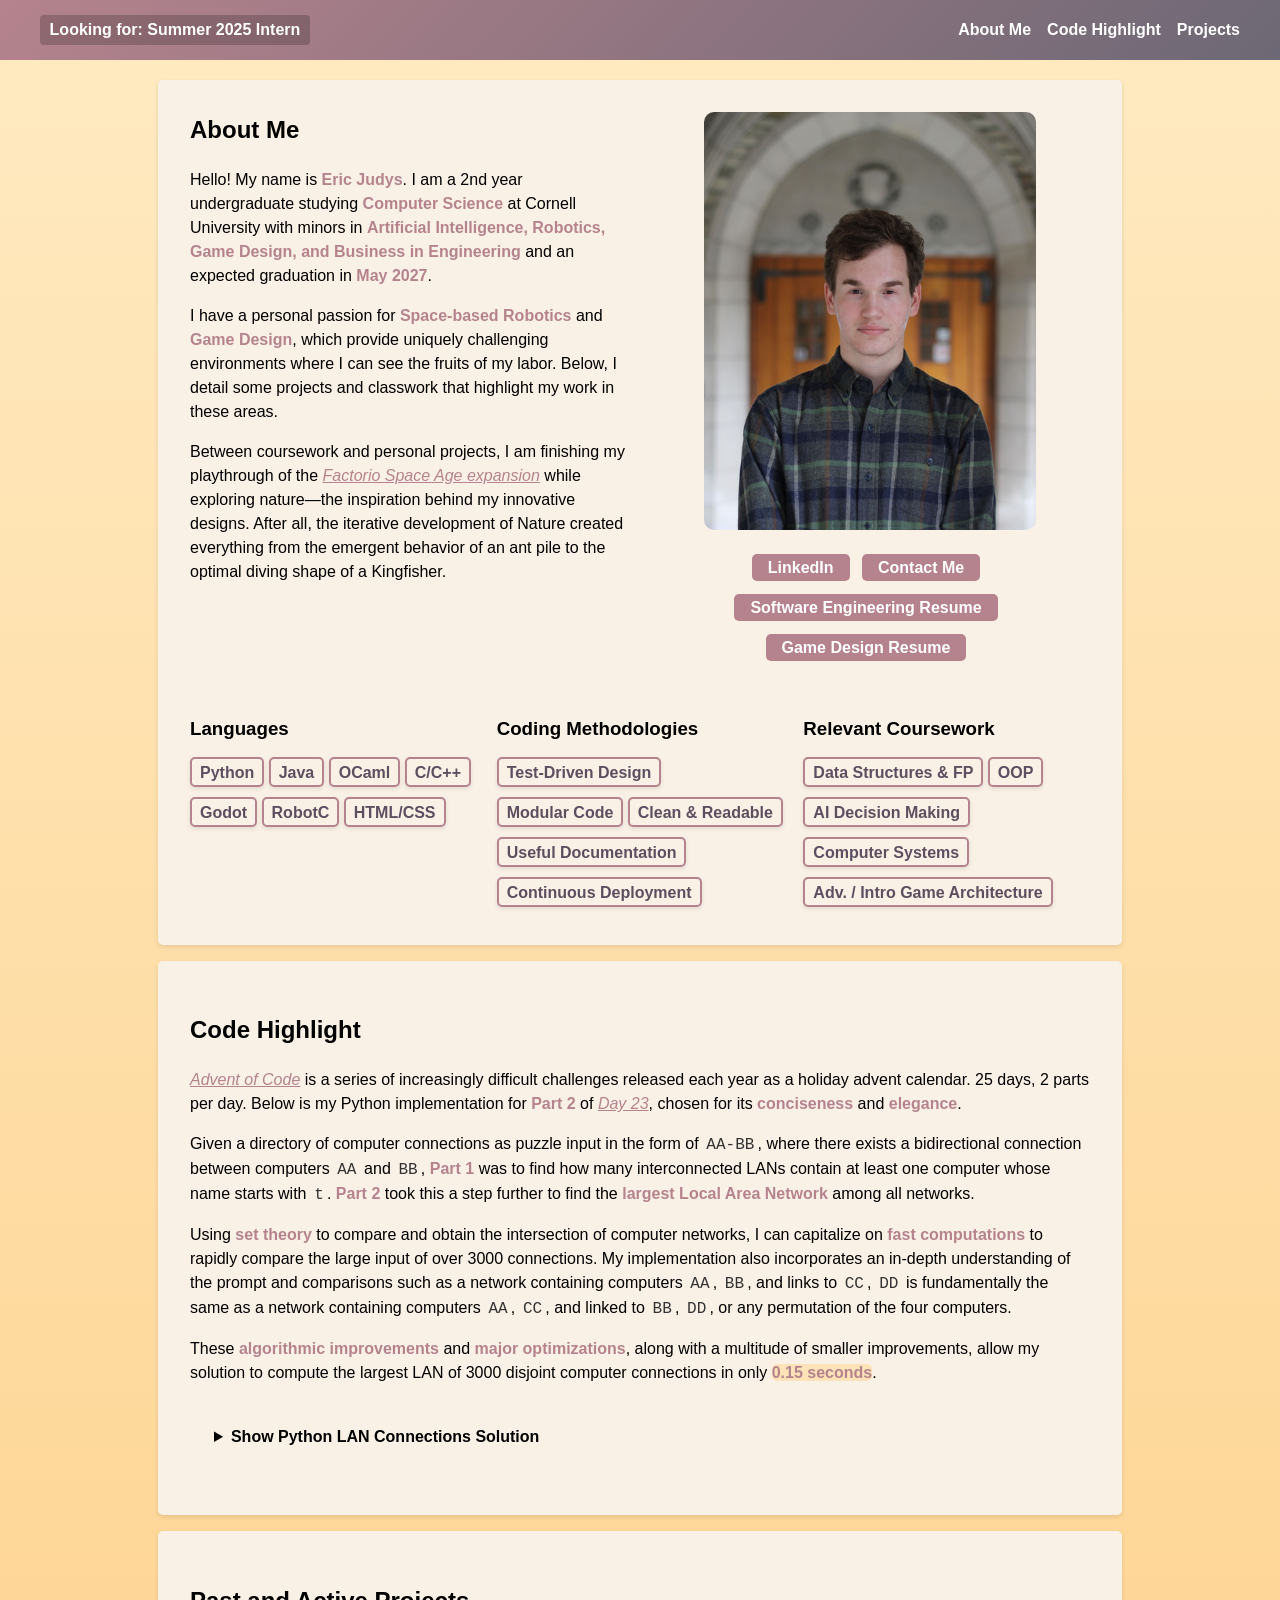
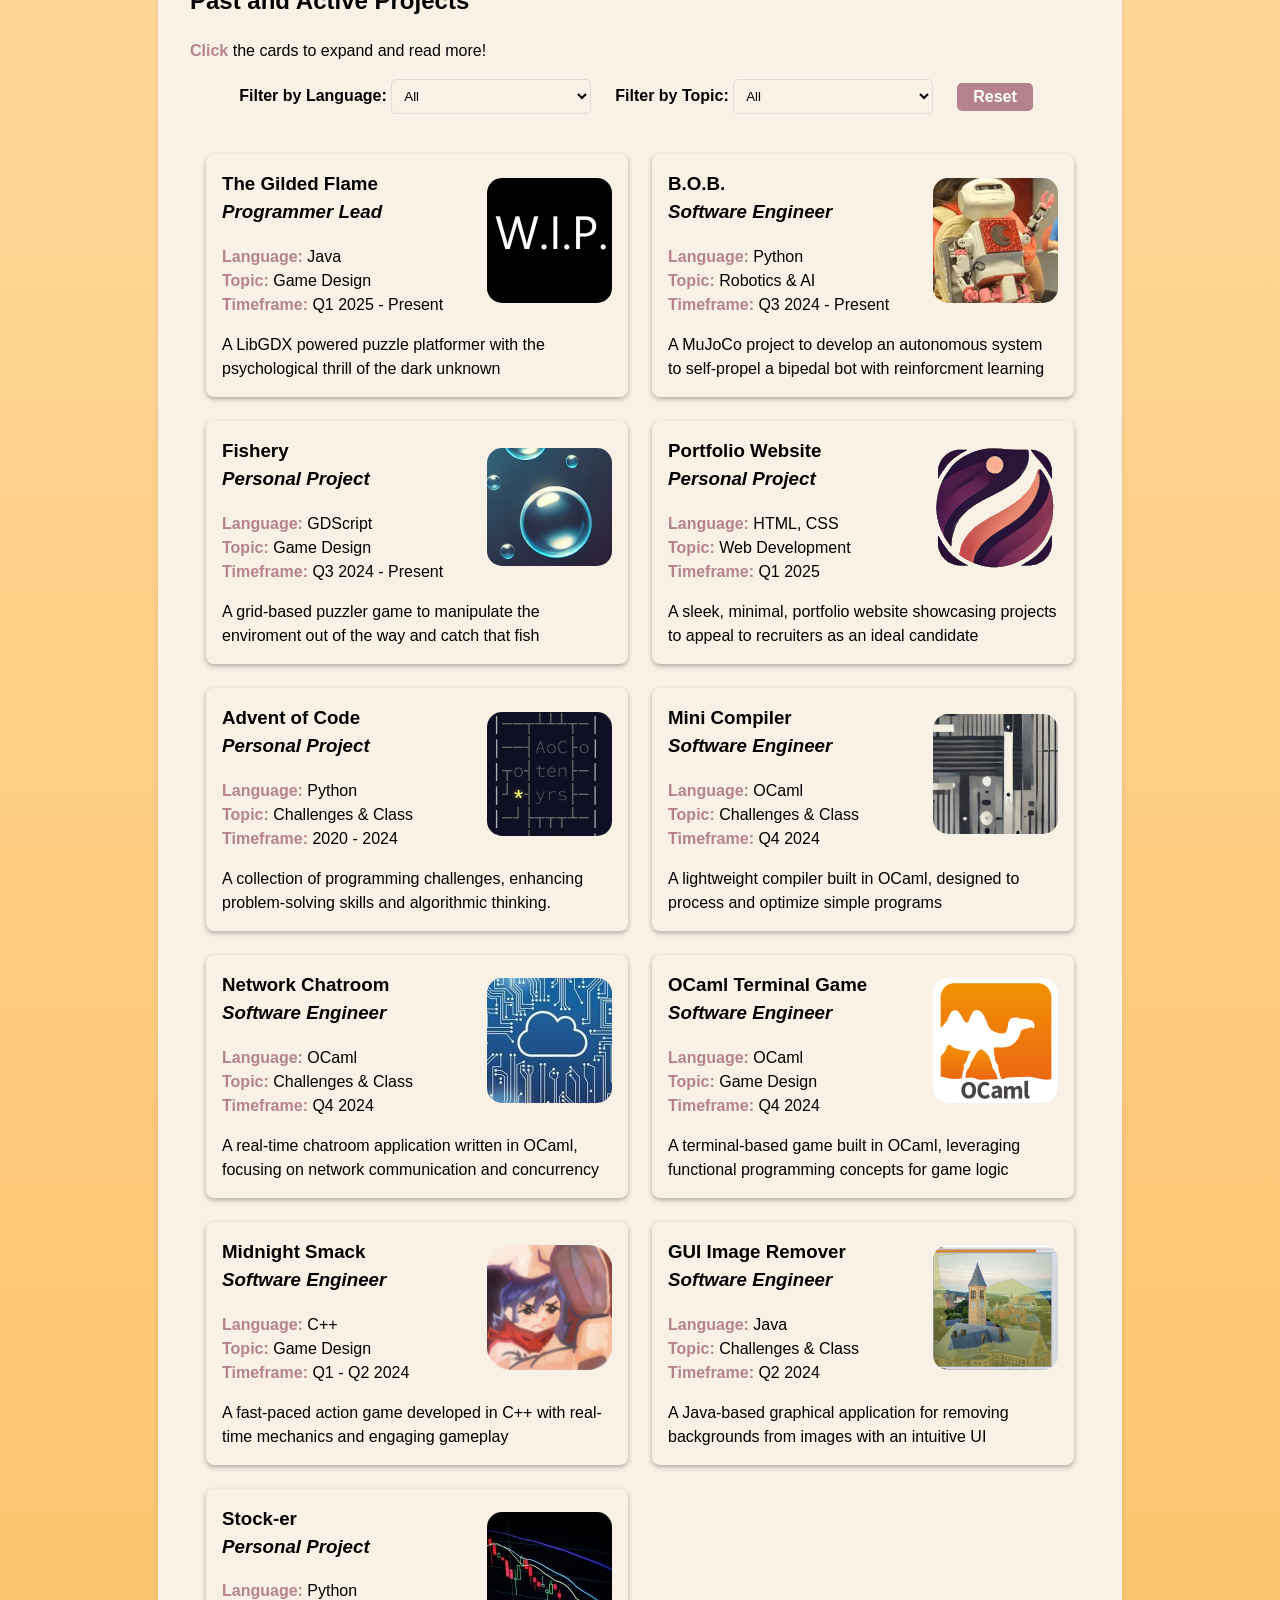
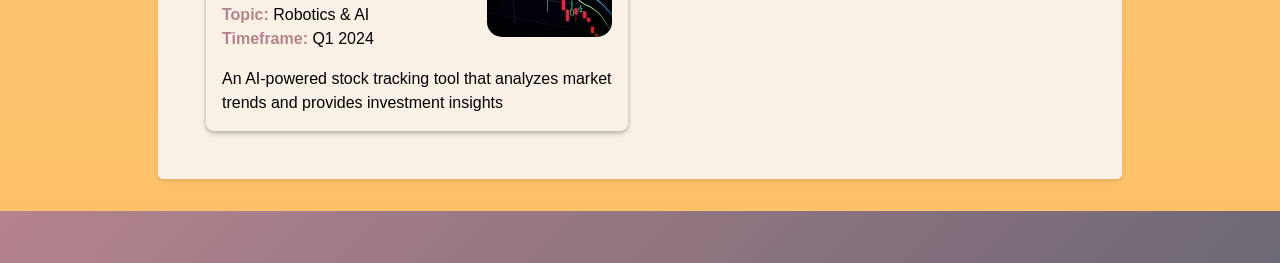
==== index.html @ a65253f5 "updated resume and added game desgin variation" ====
<!DOCTYPE html>
<html lang="en">
<head>
  <meta charset="UTF-8">
  <meta name="viewport" content="width=device-width,initial-scale=1.0">
  <title>Eric Judys</title>
  <link rel="stylesheet" href="styles.css">
  <link rel="icon" type="image/png" href="images/websitemini.png">
</head>
<body>
  <div class="centered-text">
    Hey! Thank you for taking the time to read my website!
  </div>
  <header class="site-header">
    <div class="header-container">
      <div class="job-status">
        <span>Looking for: Summer 2025 Intern</span>
      </div>
      <!-- Mobile-only navigation dropdown -->
      <div class="mobile-nav">
        <select class="nav-dropdown" onchange="if(this.value) window.location.href=this.value;">
          <option value="#about">About Me</option>
          <option value="#code-highlight">Code Highlight</option>
          <option value="#projects">Projects</option>
        </select>
      </div>
      <!-- Regular navigation for larger screens -->
      <nav class="nav-menu">
        <ul>
          <li><a href="#about">About Me</a></li>
          <li><a href="#code-highlight">Code Highlight</a></li>
          <li><a href="#projects">Projects</a></li>
        </ul>
      </nav>
    </div>
  </header>
  
  <main class="container">
    <section id="about" class="about-section">
      <div class="about-top">
        <div class="about-text">
          <h2 style="margin-top: 0;">About Me</h2>
          <p>
            Hello! My name is <strong>Eric Judys</strong>. I am a 2nd year undergraduate
            studying <strong>Computer Science</strong> at Cornell University with minors in
            <strong>Artificial Intelligence, Robotics, Game Design, and Business in Engineering</strong>
            and an expected graduation in <strong>May 2027</strong>.
          </p>
          <p>
            I have a personal passion for <strong>Space-based Robotics</strong> and
            <strong>Game Design</strong>, which provide uniquely challenging environments where
            I can see the fruits of my labor. Below, I detail some projects and classwork that
            highlight my work in these areas.
          </p>
          <p>
            Between coursework and personal projects, I am finishing my playthrough of the
            <a href="https://www.factorio.com/space-age/content" class="embedded-link">Factorio Space Age expansion</a>
            while exploring nature—the inspiration behind my innovative designs. After all, the iterative development of Nature 
            created everything from the emergent behavior of an ant pile to the optimal diving shape of a Kingfisher.
          </p>
        </div>
        <div class="about-image">
          <img src="images/headshot.png" alt="This is a picture of me" />
          <div class="about-links">
            <p>
              <a href="https://www.linkedin.com/in/eric-judys-340a702a0" target="_blank" class="button">LinkedIn</a>
              <a href="mailto:ericjudys1@gmail.com" target="_blank" class="button">Contact Me</a>
            </p>
            <p>
              <a href="Eric Judys Game Design Resume - March 2025.pdf" target="_blank" class="button">Software Engineering Resume</a>
            </p><p>
              <a href="Eric Judys SWE Resume - March 2025.pdf" target="_blank" class="button">Game Design Resume</a>
            </p>
          </div>
        </div>
      </div>
      <div class="about-extra">
        <div class="about-languages">
          <h3>Languages</h3>
          <div class="button-box">
            <span class="ind-button">Python</span>
            <span class="ind-button">Java</span>
            <span class="ind-button">OCaml</span>
            <span class="ind-button">C/C++</span>
            <span class="ind-button">Godot</span>
            <span class="ind-button">RobotC</span>
            <span class="ind-button">HTML/CSS</span>
          </div>
        </div>
        <div class="about-methodologies">
          <h3>Coding Methodologies</h3>
          <div class="button-box">
            <span class="ind-button">Test-Driven Design</span>
            <span class="ind-button">Modular Code</span>
            <span class="ind-button">Clean & Readable</span>
            <span class="ind-button">Useful Documentation</span>
            <span class="ind-button">Continuous Deployment</span>
          </div>
        </div>
        <div class="about-coursework">
          <h3>Relevant Coursework</h3>
          <div class="button-box">
            <span class="ind-button">Data Structures & FP</span>
            <span class="ind-button">OOP</span>
            <span class="ind-button">AI Decision Making</span>
            <span class="ind-button">Computer Systems</span>
            <span class="ind-button">Adv. / Intro Game Architecture</span>
          </div>
        </div>
      </div>
    </section>
    <section id="code-highlight" class="code-section">
      <h2>Code Highlight</h2>
      <p><a href="https://adventofcode.com" class="embedded-link">Advent of Code</a> is a series of increasingly difficult challenges released each year as a holiday advent calendar. 25 days, 2 parts per day. Below is my Python implementation for <strong>Part 2</strong> of <a href="https://adventofcode.com/2024/day/23" class="embedded-link">Day 23</a>, chosen for its <strong>conciseness</strong> and <strong>elegance</strong>.</p>
      <p>Given a directory of computer connections as puzzle input in the form of <span class="embedded-code">AA-BB</span>, where there exists a bidirectional connection between computers <span class="embedded-code">AA</span> and <span class="embedded-code">BB</span>, <strong>Part 1</strong> was to find how many interconnected LANs contain at least one computer whose name starts with <span class="embedded-code">t</span>. <strong>Part 2</strong> took this a step further to find the <strong>largest Local Area Network</strong> among all networks.</p>
      <p>Using <strong>set theory</strong> to compare and obtain the intersection of computer networks, I can capitalize on <strong>fast computations</strong> to rapidly compare the large input of over 3000 connections. My implementation also incorporates an in-depth understanding of the prompt and comparisons such as a network containing computers <span class="embedded-code">AA</span>, <span class="embedded-code">BB</span>, and links to <span class="embedded-code">CC</span>, <span class="embedded-code">DD</span> is fundamentally the same as a network containing computers <span class="embedded-code">AA</span>, <span class="embedded-code">CC</span>, and linked to <span class="embedded-code">BB</span>, <span class="embedded-code">DD</span>, or any permutation of the four computers.</p>
      <p>These <strong>algorithmic improvements</strong> and <strong>major optimizations</strong>, along with a multitude of smaller improvements, allow my solution to compute the largest LAN of 3000 disjoint computer connections in only <span class="highlight">0.15 seconds</span>.</p>
      <div class="code-examples">
        <details>
          <summary>Show Python LAN Connections Solution</summary>
          <pre class="dark-code-background"><code>
    <span class="c-key">from</span> <span class="c-var">collections</span> <span class="c-key">import</span> <span class="c-var">defaultdict</span>
    
    <span class="c-key">with</span> <span class="c-var">open</span>(<span class="c-str">"input.txt"</span>, <span class="c-str">"r+"</span>) <span class="c-key">as</span> <span class="c-var">doc</span>:
        <span class="c-var">input_txt</span> = [<span class="c-var">line</span>.<span class="c-func">strip</span>().<span class="c-func">split</span>(<span class="c-str">"-"</span>) <span class="c-key">for</span> <span class="c-var">line</span> <span class="c-key">in</span> <span class="c-var">doc</span>.<span class="c-func">readlines</span>()]
    
    <span class="c-var">connections</span> = <span class="c-var">defaultdict</span>(<span class="c-var">set</span>)
    <span class="c-key">for</span> <span class="c-var">connection</span> <span class="c-key">in</span> <span class="c-var">input_txt</span>:
        <span class="c-var">c1</span>, <span class="c-var">c2</span> = <span class="c-var">connection</span>
        <span class="c-var">connections</span>[ (<span class="c-var">c1</span>,) ].<span class="c-func">add</span>(<span class="c-var">c2</span>)
        <span class="c-var">connections</span>[ (<span class="c-var">c2</span>,) ].<span class="c-func">add</span>(<span class="c-var">c1</span>)
    
    <span class="c-key">def</span> <span class="c-func">combine_connections</span>(<span class="c-var">current_groups</span>, <span class="c-var">base_connections</span>):
        <span class="c-var">new_groups</span> = <span class="c-var">defaultdict</span>(<span class="c-var">list</span>)
        <span class="c-var">seen_groups</span> = <span class="c-var">set</span>()
        <span class="c-key">for</span> <span class="c-var">group1</span>, <span class="c-var">conn1</span> <span class="c-key">in</span> <span class="c-var">current_groups</span>.<span class="c-func">items</span>():
            <span class="c-key">for</span> <span class="c-var">group2</span>, <span class="c-var">conn2</span> <span class="c-key">in</span> <span class="c-var">base_connections</span>.<span class="c-func">items</span>():
                <span class="c-var">common</span> = <span class="c-var">conn1</span> &amp; <span class="c-var">conn2</span>
                <span class="c-key">if</span> (<span class="c-var">common</span> <span class="c-key">and</span> <span class="c-var">group1</span> <span class="c-key">not</span> <span class="c-var">in</span> <span class="c-var">new_groups</span> <span class="c-key">and</span> <span class="c-var">group2</span> <span class="c-key">not</span> <span class="c-var">in</span> <span class="c-var">group1</span> 
                    <span class="c-key">and</span> <span class="c-var">set</span>(<span class="c-var">group1</span>).<span class="c-func">issubset</span>(<span class="c-var">conn2</span>) <span class="c-key">and</span> <span class="c-var">set</span>(<span class="c-var">group2</span>).<span class="c-func">issubset</span>(<span class="c-var">conn1</span>)):
                    <span class="c-var">merged_group</span> = <span class="c-var">list</span>(<span class="c-var">group1</span>) + <span class="c-var">list</span>(<span class="c-var">group2</span>)
                    <span class="c-var">merged_key</span> = <span class="c-var">tuple</span>(<span class="c-func">sorted</span>(<span class="c-var">merged_group</span>))
                    <span class="c-var">key_common</span> = <span class="c-var">tuple</span>(<span class="c-func">sorted</span>(<span class="c-var">merged_group</span> + <span class="c-var">list</span>(<span class="c-var">common</span>)))
                    <span class="c-key">if</span> <span class="c-var">key_common</span> <span class="c-key">not</span> <span class="c-var">in</span> <span class="c-var">seen_groups</span>:
                        <span class="c-var">new_groups</span>[<span class="c-var">merged_key</span>] = <span class="c-var">common</span>
                        <span class="c-var">seen_groups</span>.<span class="c-func">add</span>(<span class="c-var">key_common</span>)
        <span class="c-key">return</span> <span class="c-var">new_groups</span>
    
    <span class="c-key">def</span> <span class="c-func">main</span>(<span class="c-var">connections</span>):
        <span class="c-var">groups</span> = <span class="c-func">combine_connections</span>(<span class="c-var">connections</span>, <span class="c-var">connections</span>)
        <span class="c-var">size</span> = <span class="code-number">2</span>
    
        <span class="c-key">while</span> <span class="c-var">groups</span>:
            <span class="c-var">print</span>(<span class="c-str">"Current group size:"</span>, <span class="c-var">size</span>, <span class="c-str">"; Total groups:"</span>, <span class="c-func">len</span>(<span class="c-var">groups</span>))
            <span class="c-var">finalized</span> = <span class="c-var">set</span>()
            <span class="c-var">groups</span> = <span class="c-func">combine_connections</span>(<span class="c-var">groups</span>, <span class="c-var">connections</span>)
            <span class="c-var">updated_groups</span> = {}
    
            <span class="c-key">for</span> <span class="c-var">group</span>, <span class="c-var">common</span> <span class="c-key">in</span> <span class="c-var">groups</span>.<span class="c-func">items</span>():
                <span class="c-key">if</span> <span class="c-func">len</span>(<span class="c-var">common</span>) <span class="code-operator">==</span> <span class="code-number">1</span>:
                    <span class="c-var">finalized</span>.<span class="c-func">add</span>(<span class="c-var">tuple</span>(<span class="c-func">sorted</span>(<span class="c-var">list</span>(<span class="c-var">group</span>) + [<span class="c-var">common</span>.<span class="c-func">pop</span>()])))
                <span class="c-key">else</span>:
                    <span class="c-var">updated_groups</span>[<span class="c-var">group</span>] = <span class="c-var">common</span>
            <span class="c-var">groups</span> = <span class="c-var">updated_groups</span>
            <span class="c-var">size</span> += <span class="code-number">1</span>
    
        <span class="c-var">print</span>(<span class="c-var">finalized</span>)
        <span class="c-key">for</span> <span class="c-var">group</span> <span class="c-key">in</span> <span class="c-var">finalized</span>:
            <span class="c-key">for</span> <span class="c-var">computer</span> <span class="c-key">in</span> <span class="c-func">sorted</span>(<span class="c-var">group</span>):
                <span class="c-var">print</span>(<span class="c-var">computer</span>, <span class="c-func">end</span>=<span class="c-str">","</span>)
    <span class="c-func">main</span>(<span class="c-var">connections</span>)
          </code></pre>
        </details>
      </div>
    </section>
    <section id="projects" class="projects-section">
      <h2>Past and Active Projects</h2>
      <p><strong>Click</strong> the cards to expand and read more!</p>
      <div id="filters" class="filter-controls">
        <div class="inseperable">
          <label for="language">Filter by Language:</label>
          <select id="language">
            <option value="">All</option>
            <option value="Python">Python</option>
            <option value="OCaml">OCaml</option>
            <option value="C++">C++</option>
            <option value="GDScript">GDScript</option>
            <option value="Java">Java</option>
            <option value="HTML, CSS">HTML, CSS</option>
          </select>
        </div>
        <div class="inseperable">
          <label for="topic">Filter by Topic:</label>
          <select id="topic">
            <option value="">All</option>
            <option value="Game Design">Game Design</option>
            <option value="Robotics & AI">Robotics & AI</option>
            <option value="Web Development">Web Development</option>
            <option value="Challenges & Class">Challenges & Class</option>
          </select>
        </div>
        <button id="reset-filters" class="button">Reset</button>
      </div>
      <div id="project-list-top" class="project-list"></div>
      <div id="project-list-expanded" class="project-list"></div>
      <div id="project-list-bottom" class="project-list"></div>
    </section>
    <div class="video-description">
      <p>
        <iframe width="18" height="15"
          src="https://youtu.be/pIUS0r9CveI?autoplay=1&mute=1&si=Nvl80654f4DU_jS0"
          title="YouTube video player"
          frameborder="0"
          allow="accelerometer; autoplay; clipboard-write; encrypted-media; gyroscope; picture-in-picture; web-share"
          referrerpolicy="strict-origin-when-cross-origin"
          allowfullscreen>
        </iframe>
      </p>
    </div>
  </main>
  <footer class="site-footer">
  </footer>
  <script src="script.js"></script>
</body>
</html>
---- styles.css ----
body {
  margin: 0;
  font-family: sans-serif;
  background: linear-gradient(to bottom, #ffeac1, #fdc168);
  background-blend-mode: overlay;
  background-size: cover;
  background-repeat: no-repeat;
}
strong { 
  font-weight: bold; color: #B5838D; 
}
.container { 
  flex: 1; 
}
.site-header {
  background: linear-gradient(135deg, #B5838D, #6D6875);
  color: #fff;
  position: fixed;
  width: 100%;
  top: 0;
  left: 0;
  transition: transform 0.3s ease-in-out;
  z-index: 1000;
  height: 60px;
  display: flex;
  align-items: center;
  justify-content: center;
  padding: 0 2rem;
  box-sizing: border-box;
}
.header-container {
  display: flex;
  width: 100%;
  max-width: 1200px;
  margin: 0 auto;
  align-items: center;
  position: relative;
}
.job-status {
  color: #fff;
  background-color: rgba(0,0,0,0.2);
  padding: 0.4rem 0.6rem;
  border-radius: 4px;
  font-weight: bold;
}
.nav-menu { 
  margin-left: auto; 
}
.nav-menu ul {
  list-style: none;
  margin: 0;
  padding: 0;
  display: flex;
  gap: 1rem;
}
.nav-menu a {
  color: #fff;
  text-decoration: none;
  font-weight: bold;
  transition: opacity 0.3s;
}
.nav-menu a:hover { 
  opacity: 0.8; 
}
.hidden-header { 
  transform: translateY(-100%); 
}
@media (max-width: 768px) {
  .header-container { justify-content: space-between; align-items: center; }
  .nav-menu ul { flex-direction: column; gap: 0.75rem; }
}
.about-section,
.code-section,
.projects-section {
  background-color: #faf1e6;
  padding: 2rem;
  margin: 1rem auto;
  max-width: 900px;
  border-radius: 5px;
  box-shadow: 0 2px 5px rgba(0,0,0,0.1);
  font-size: 16px;
  line-height: 1.5;
}
.about-section { 
  margin-top: 60px; 
}
.about-top { 
  display: flex; 
  flex-wrap: wrap; 
  align-items: flex-start; 
  justify-content: space-between; 
  gap: 20px; 
}
.about-text, .about-image { 
  flex: 1; 
  min-width: 250px; 
}
.about-image { 
  text-align: center; 
}
.about-extra {
  display: flex;
  flex-wrap: wrap;
  justify-content: space-between;
  gap: 20px;
  margin-top: 20px;
}
.about-extra > div { 
  flex: 1; 
  min-width: 200px; 
}
.about-extra h3 { 
  margin-bottom: 10px; 
}
.about-extra ul { 
  list-style: disc; 
  padding-left: 20px; 
}
.about-image { 
  display: flex; 
  flex-direction: column; 
  align-items: center; 
  text-align: center; 
}
.about-image img { 
  max-width: 333px; 
  border-radius: 10px; 
  margin-bottom: 10px; 
}
.about-links {
  display: block;
  text-align: center;
  width: fit-content;  /* Shrinks to fit content */
  margin-left: auto;
  margin-right: auto;
}
.button {
  padding: 0.3rem 1rem;
  margin-right: 0.5rem;
  color: #fff;
  background-color: #B5838D;
  border: none;
  text-decoration: none;
  border-radius: 5px;
  transition: background-color 0.3s, transform 0.3s;
  font-size: 16px;
  white-space: nowrap;
  overflow: hidden;
  text-overflow: ellipsis;
  font-weight: bold;
}
.button:hover { 
  background-color: #A46C82; 
  transform: scale(1.05); 
}
.filter-controls {
  margin-bottom: 1.5rem;
  display: flex;
  gap: 1.5rem;
  flex-wrap: wrap;
  justify-content: center;
  align-items: center;
}
.filter-controls label { 
  font-weight: bold; 
}
.filter-controls select {
  padding: 0.5rem;
  border-radius: 5px;
  border: 1px solid #ddd;
  width: 200px;
  transition: background-color 0.3s;
  background-color: #faf1e6;
}
.filter-controls select:hover { 
  background-color: #f0f0f0; 
}
.project-list {
  display: grid;
  grid-template-columns: repeat(2, minmax(30px, 1fr));
  gap: 1.5rem;
  grid-auto-flow: dense;
  padding: 1rem;
}
@media (max-width: 768px) {
  .project-list { grid-template-columns: 1fr; grid-auto-flow: row; }
}
.project-card {
  display: block;
  padding: 1rem;
  background-color: #faf1e6;
  border-radius: 8px;
  box-shadow: 0 2px 5px rgba(0,0,0,0.3);
  cursor: pointer;
  transition: all 0.3s ease;
  grid-column: span 1;
  grid-row: span 1;
}
.project-card:hover { 
  transform: translateY(-5px); 
}
.project-card.expanded {
  grid-column: span 2;
  grid-row: span 2;
  box-shadow: 0 10px 20px rgba(0,0,0,0.2);
}
.project-card.expanded h3 { 
  font-size: 1.8rem; 
  margin-bottom: 1rem; 
}
.project-card.expanded p {
  font-size: 1.1rem;
  color: #333;
  line-height: 1.6;
}
.detailed-description { 
  display: none; 
  margin-top: 1rem; 
  font-size: 1rem; 
}
.short-description { 
  display: block; 
}
.project-card.expanded .short-description { 
  display: none; 
}
.project-card.expanded .detailed-description { 
  display: block; 
}
.project-header { 
  display: flex; 
  align-items: center; 
  gap: 1rem; 
  margin-bottom: 1rem; 
}
.project-header-text { 
  flex: 1; 
}
.project-header-image-small img {
  margin: 0;
  padding: 0;
  max-width: 125px;
  border-radius: 15px;
}
.project-header-image-large img {
  max-width: 100%;
  object-fit: cover;
  border-radius: 15px;
}
.site-footer {
  background: linear-gradient(135deg, #B5838D, #6D6875);
  color: #fff;
  text-align: center;
  padding: 1rem;
  margin-top: 2rem;
  min-height: 20px;
}
.code-examples {
  background-color: #faf1e6;
  padding: 1rem;
  border-radius: 5px;
  overflow-x: auto;
}
.code-examples pre,
.dark-code-background {
  background-color: #272822;
  color: #f8f8f2;
  padding: 1rem;
  border-radius: 5px;
  font-family: 'Courier New', monospace;
  font-size: 0.95rem;
  overflow-x: auto;
}
.code-examples code {
  display: block;
  white-space: pre-wrap;
}
.c-key { 
  color: #C586C0; 
}
.c-var { 
  color: #9CDCFE; 
}
.c-oper { 
  color: #569CD6; 
}
.c-str { 
  color: #CE9178; 
}
.c-num { 
  color: #B5CEA8; 
}
.c-comm { 
  color: #6A9955; 
}
.c-func { 
  color: #DCDCAA; 
}
.embedded-link {
  color: #B5838D;
  transition: color 0.3s ease, transform 0.3s ease;
  font-style: italic;
}
.embedded-link:hover { 
  color: #A46C82; 
  transform: translateY(-2px); 
}
.embedded-link:focus { 
  outline: 2px solid #B5838D; 
  outline-offset: 2px; 
}
.embedded-link:visited { 
  color: #A46C82; 
}
.highlight {
  background-color: #ffe3b8;
  font-weight: bold;
  border-radius: 5px;
  color: #B5838D;
}
.button-box { 
  line-height: 40px;
  flex-wrap: wrap;
}
.ind-button {
  padding: 0.3rem 0.5rem;
  border-radius: 5px;
  font-weight: bold;
  transition: transform 0.2s ease-in-out, box-shadow 0.2s ease-in-out;
  white-space: nowrap;
  overflow: hidden;
  text-overflow: ellipsis;
  color: #5D4E60;
  border: 2px solid #B5838D;
  box-shadow: 0 2px 4px rgba(0,0,0,0.1);
}
.ind-button:hover { 
  transform: scale(1.05); 
  box-shadow: 0 4px 8px rgba(0,0,0,0.2); 
}
em { 
  font-style: italic; 
  color: #6D6875; 
}
.embedded-code {
  background-color: #faf1e6;
  padding: 0.2rem;
  font-family: 'Courier New', monospace;
  border-radius: 5px;
  color: #333;
}
.video-description {
  position: absolute;
  left: -9000px;
  text-align: center;
  color: #000;
  font-size: 1rem;
}
.centered-text {
  display: flex;
  justify-content: center;
  margin-top: 2px;
}
details > summary {
  cursor: pointer;
  font-weight: bold;
  padding: 0.5rem;
  background-color: #faf1e6;
  border-radius: 5px;
  margin-bottom: 10px;
}
details[open] > summary {
  border-bottom-left-radius: 0;
  border-bottom-right-radius: 0;
}
.nav-dropdown,
.contact-button {
  display: none;
}
@media (max-width: 768px) {
  .nav-menu { display: none; }
  .nav-dropdown {
    display: inline-block;
  }
  
  .header-container {
    display: flex;
    justify-content: space-between;
    align-items: center;
  }
  .nav-dropdown {
    padding: 0.5rem;
    border-radius: 5px;
    border: none;
    font-size: 16px;
    background-color: #735E67;
    color: #fff;
    font-weight: bold;
  }
}
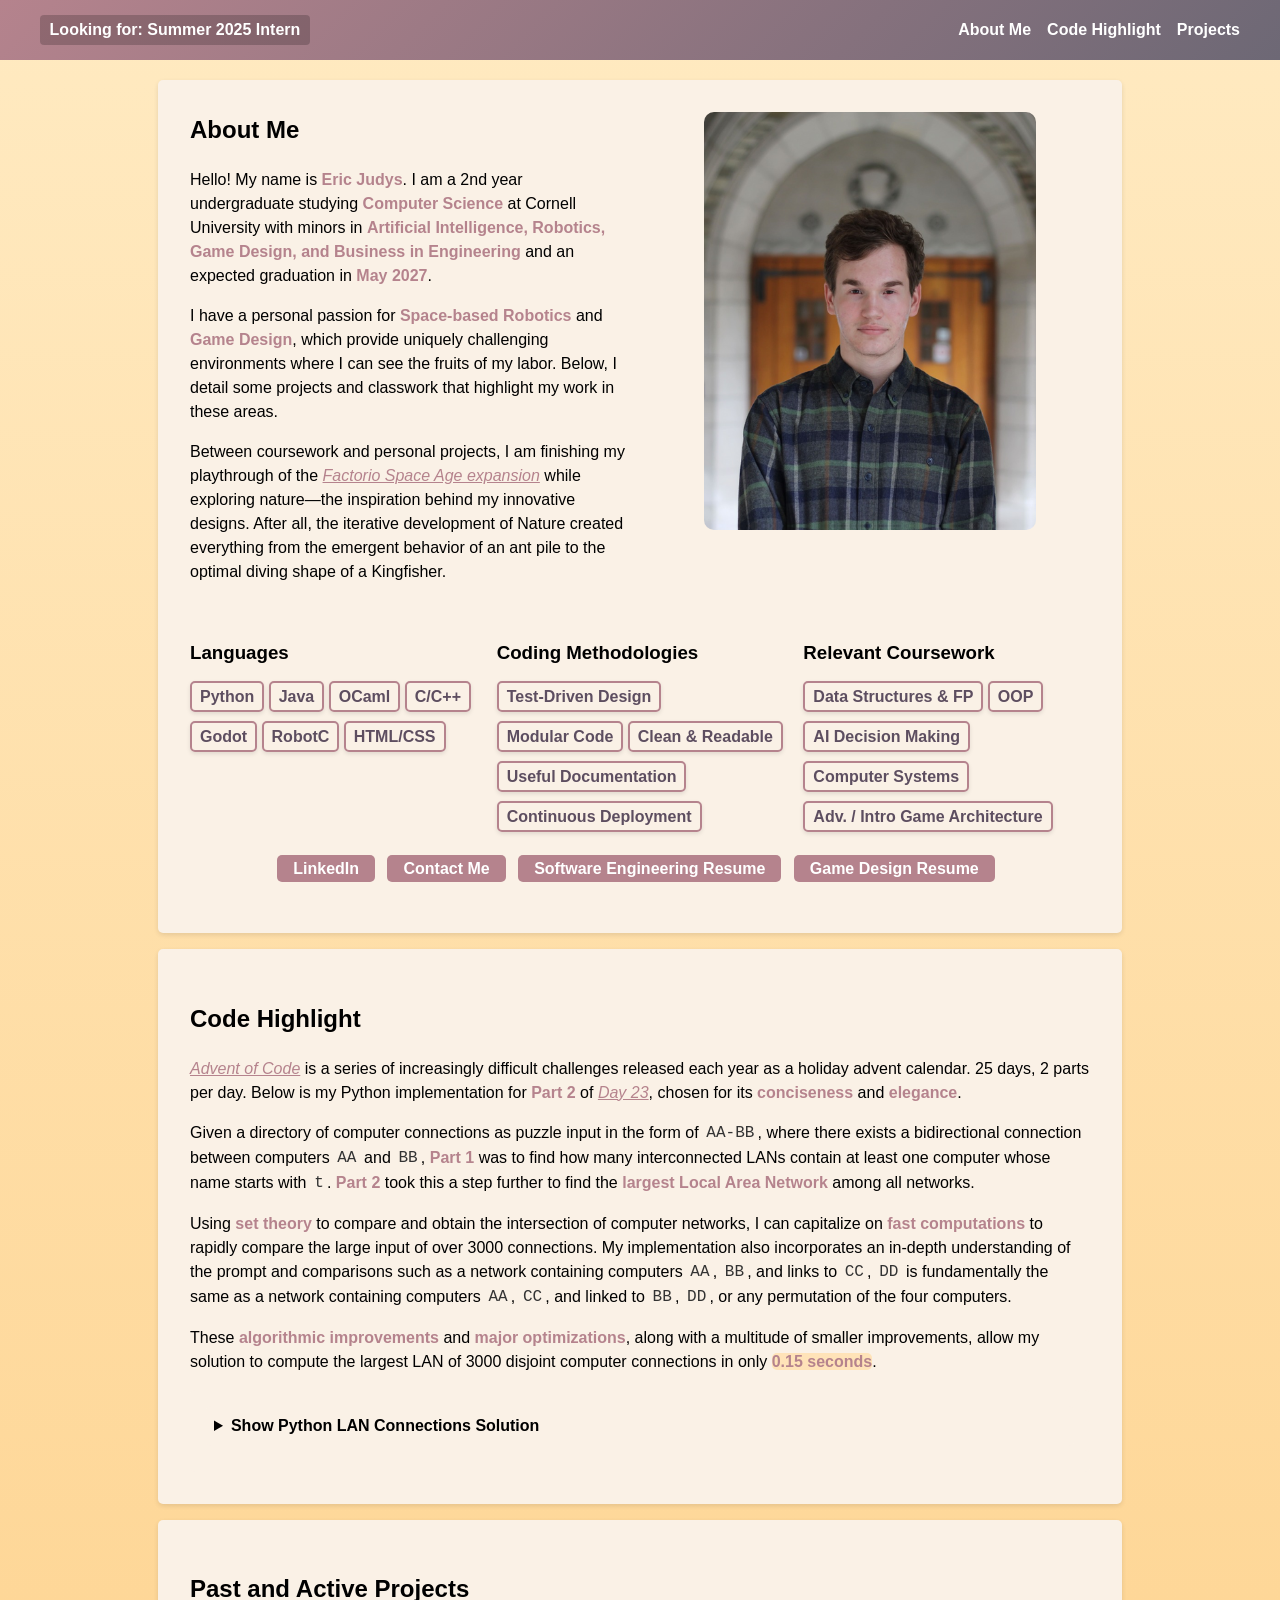
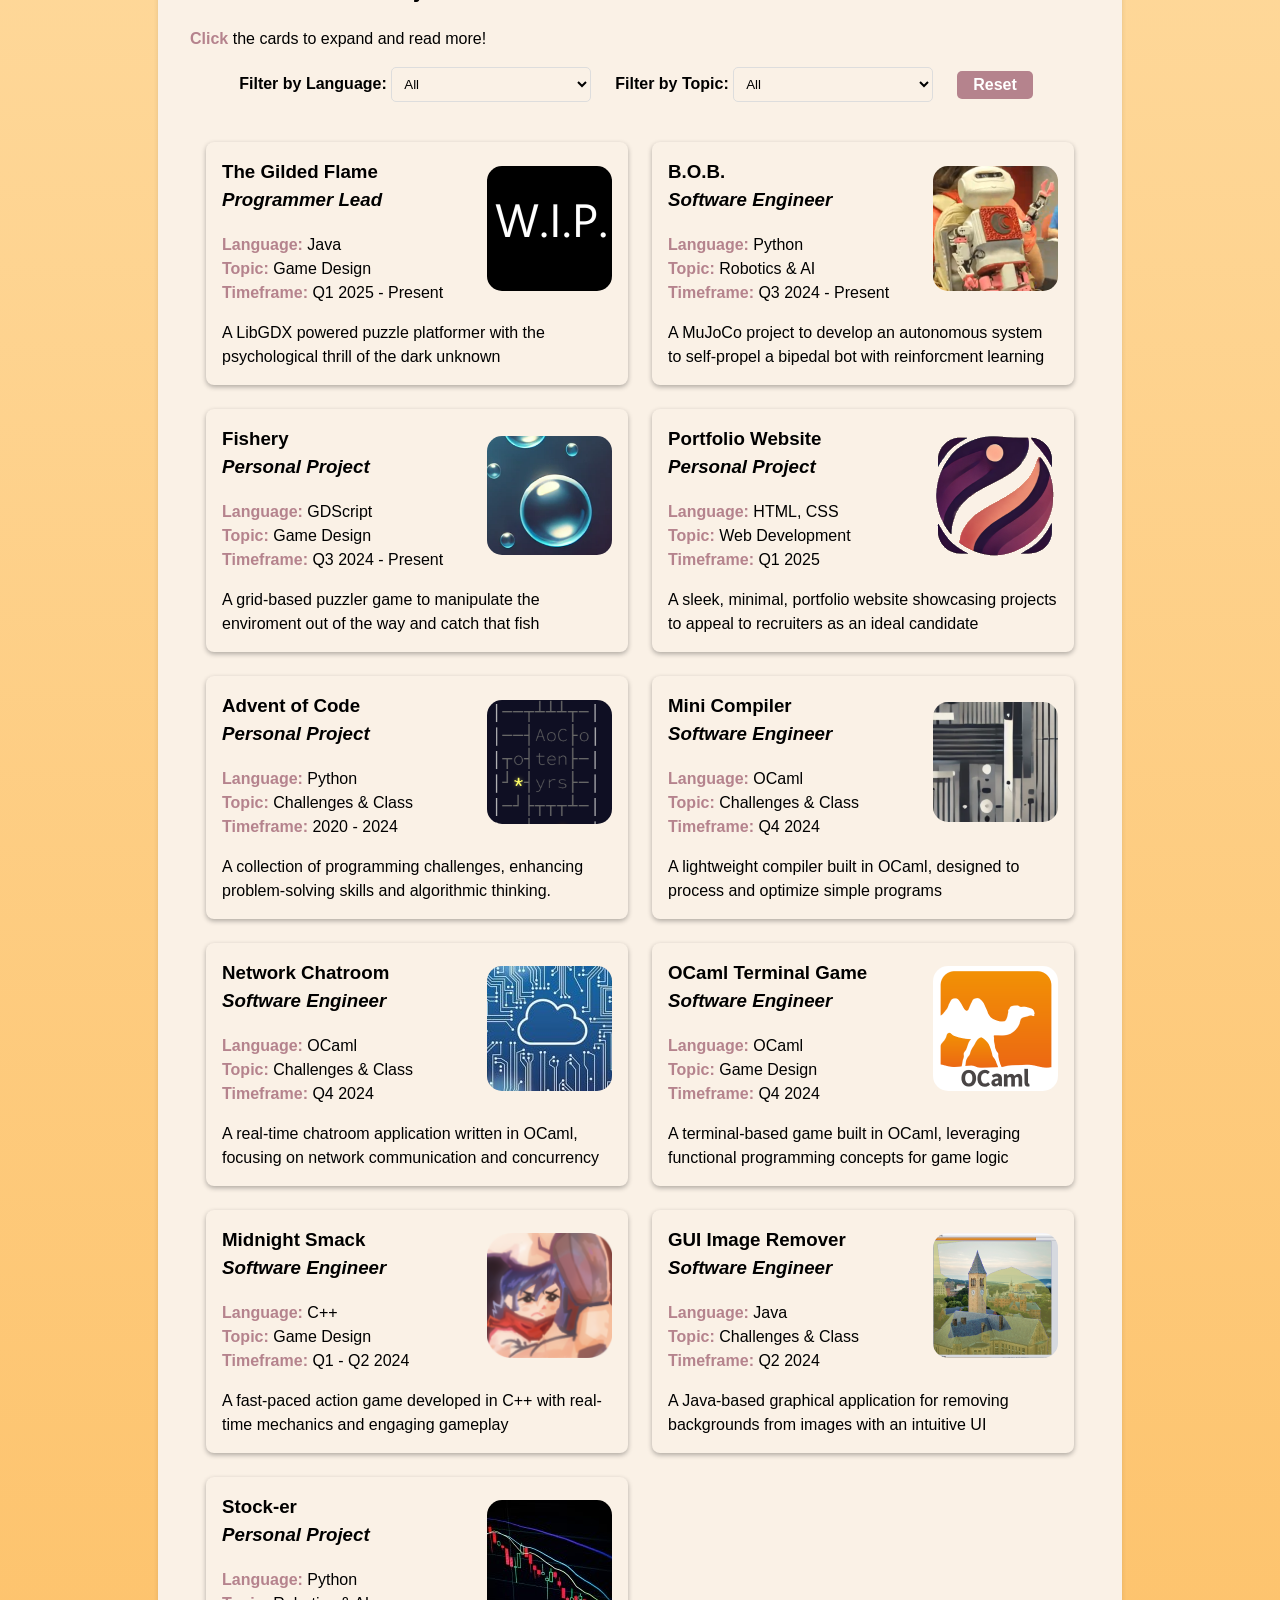
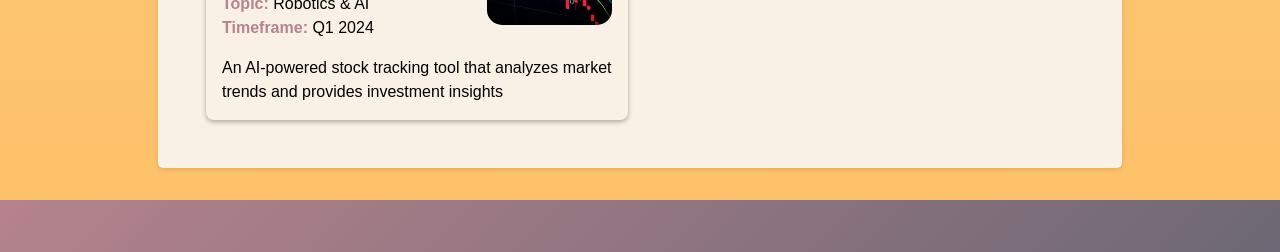
==== commit 82b13890: "revamped styling as it wasn't lining up on local vs online" ====
--- a/index.html
+++ b/index.html
@@ -61,17 +61,6 @@
         </div>
         <div class="about-image">
           <img src="images/headshot.png" alt="This is a picture of me" />
-          <div class="about-links">
-            <p>
-              <a href="https://www.linkedin.com/in/eric-judys-340a702a0" target="_blank" class="button">LinkedIn</a>
-              <a href="mailto:ericjudys1@gmail.com" target="_blank" class="button">Contact Me</a>
-            </p>
-            <p>
-              <a href="Eric Judys Game Design Resume - March 2025.pdf" target="_blank" class="button">Software Engineering Resume</a>
-            </p><p>
-              <a href="Eric Judys SWE Resume - March 2025.pdf" target="_blank" class="button">Game Design Resume</a>
-            </p>
-          </div>
         </div>
       </div>
       <div class="about-extra">
@@ -107,6 +96,14 @@
             <span class="ind-button">Adv. / Intro Game Architecture</span>
           </div>
         </div>
+      </div>
+      <div class="about-links">
+        <p>
+          <a href="https://www.linkedin.com/in/eric-judys-340a702a0" target="_blank" class="button">LinkedIn</a>
+          <a href="mailto:ericjudys1@gmail.com" target="_blank" class="button">Contact Me</a>
+          <a href="Eric Judys Game Design Resume - March 2025.pdf" target="_blank" class="button">Software Engineering Resume</a>
+          <a href="Eric Judys SWE Resume - March 2025.pdf" target="_blank" class="button">Game Design Resume</a>
+        </p>
       </div>
     </section>
     <section id="code-highlight" class="code-section">
--- a/styles.css
+++ b/styles.css
@@ -130,9 +130,10 @@
 .about-links {
   display: block;
   text-align: center;
-  width: fit-content;  /* Shrinks to fit content */
+  width: fit-content;
   margin-left: auto;
   margin-right: auto;
+  line-height: 2rem;
 }
 .button {
   padding: 0.3rem 1rem;
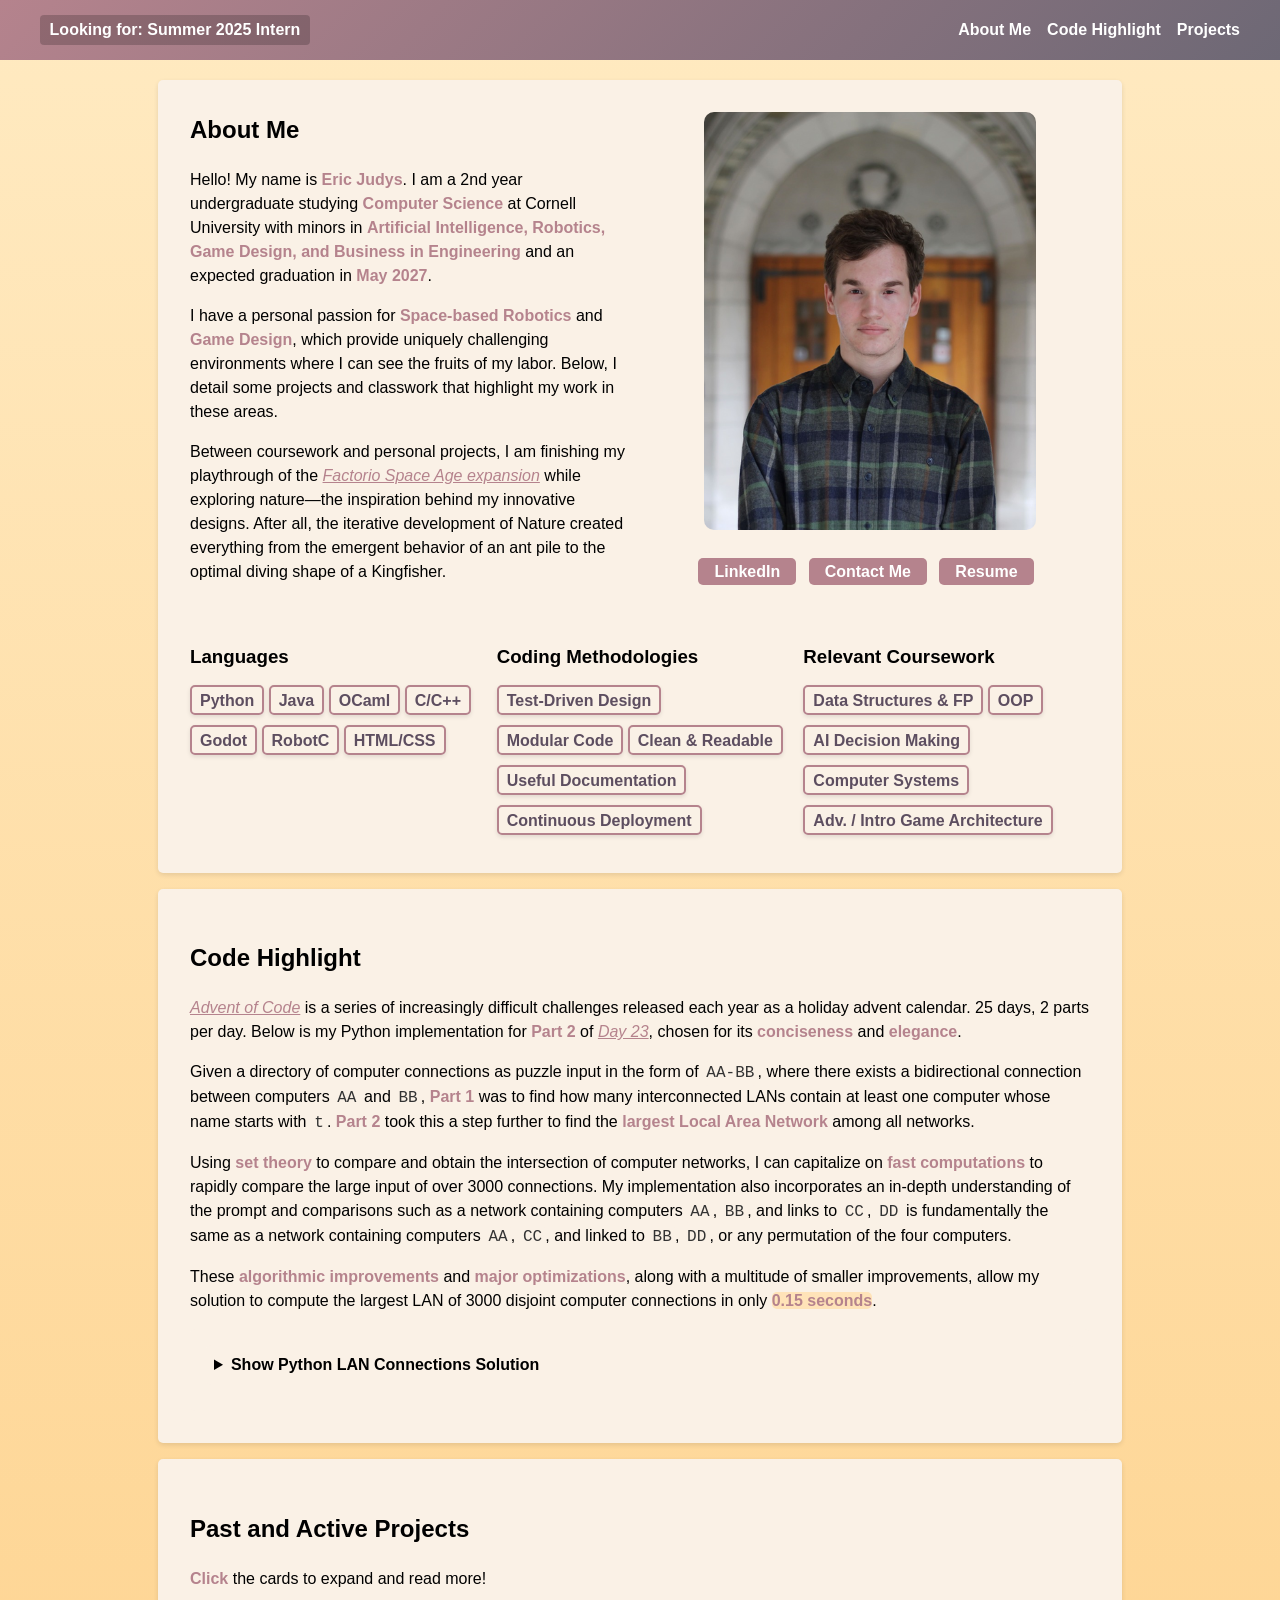
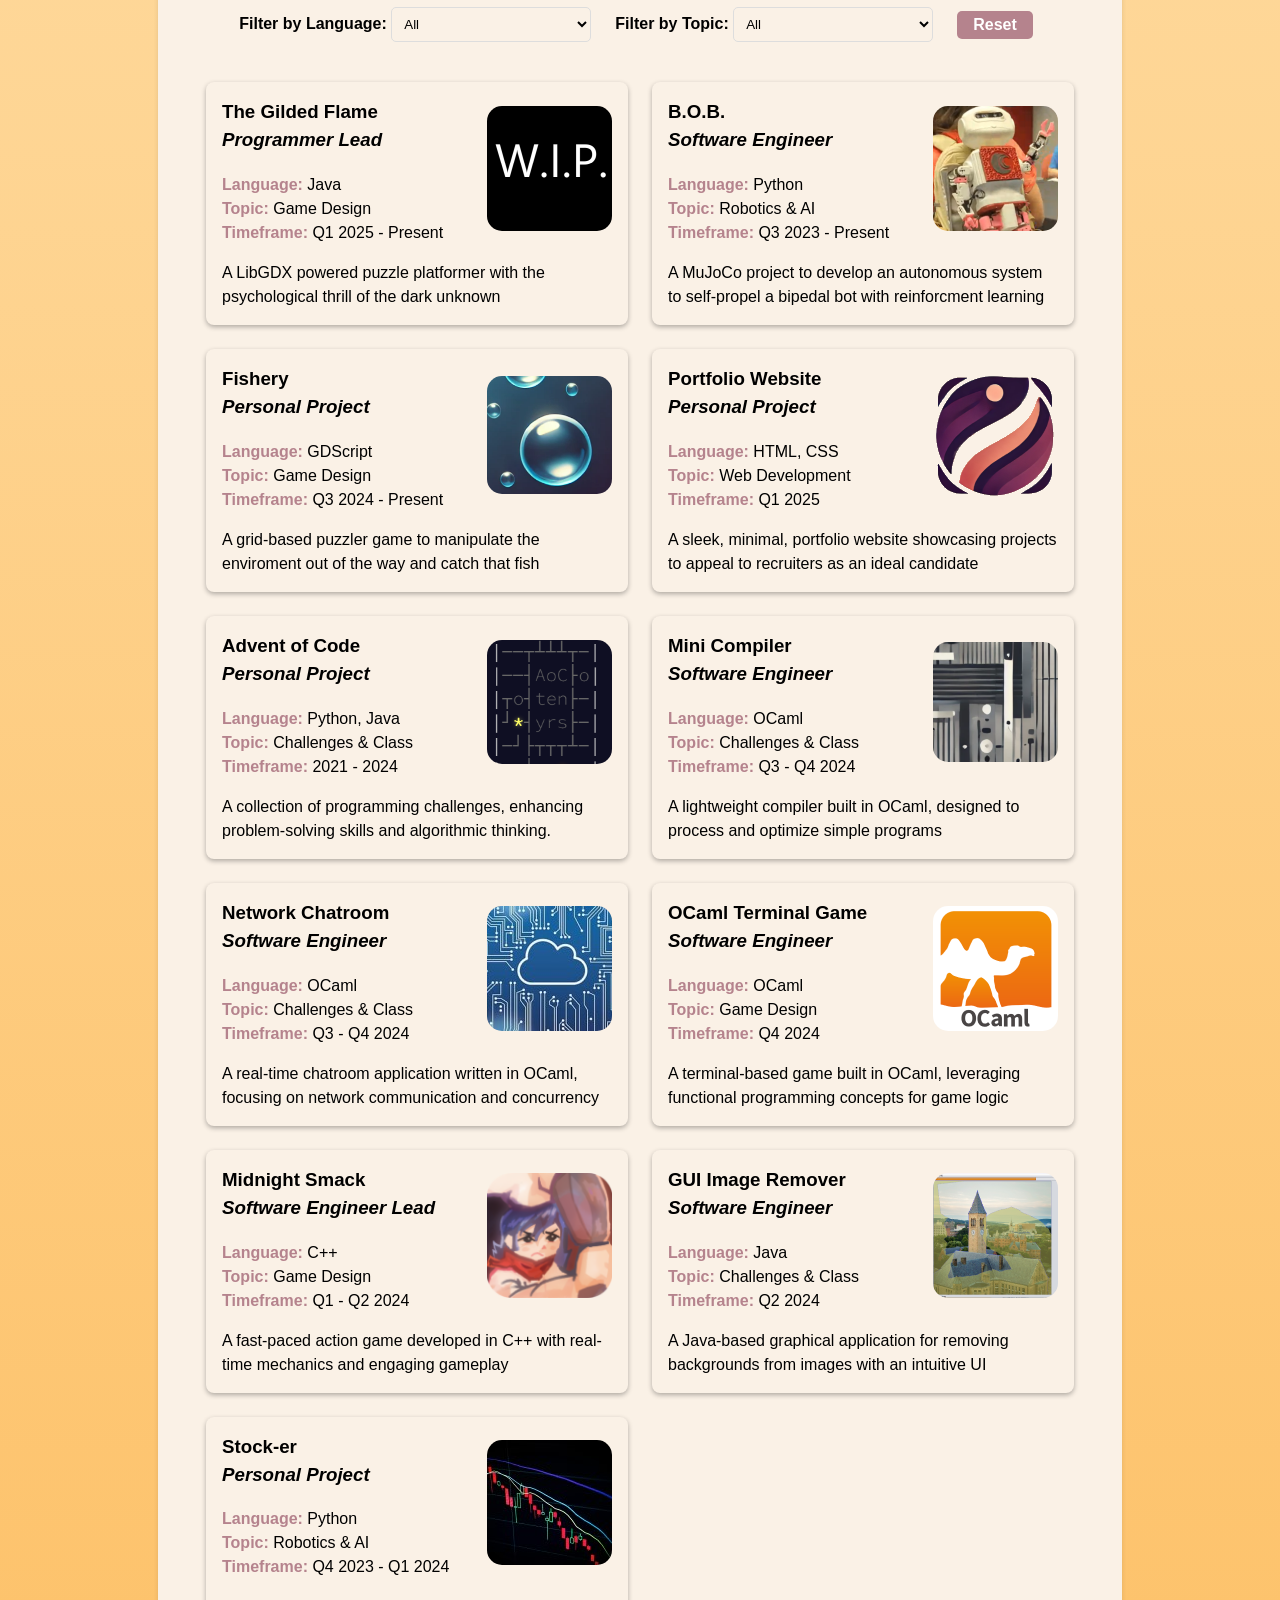
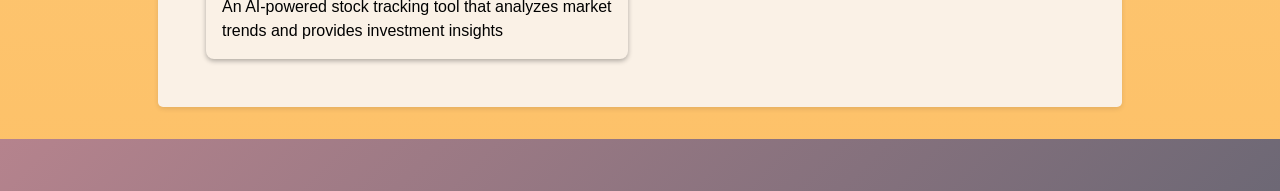
==== commit d70b5ed4: "revamped resume" ====
--- a/index.html
+++ b/index.html
@@ -61,6 +61,13 @@
         </div>
         <div class="about-image">
           <img src="images/headshot.png" alt="This is a picture of me" />
+          <div class="about-links">
+            <p>
+              <a href="https://www.linkedin.com/in/eric-judys-340a702a0" target="_blank" class="button">LinkedIn</a>
+              <a href="mailto:ericjudys1@gmail.com" target="_blank" class="button">Contact Me</a>
+              <a href="Eric_Judys_Resume.pdf" target="_blank" class="button">Resume</a>
+            </p>
+          </div>
         </div>
       </div>
       <div class="about-extra">
@@ -97,14 +104,6 @@
           </div>
         </div>
       </div>
-      <div class="about-links">
-        <p>
-          <a href="https://www.linkedin.com/in/eric-judys-340a702a0" target="_blank" class="button">LinkedIn</a>
-          <a href="mailto:ericjudys1@gmail.com" target="_blank" class="button">Contact Me</a>
-          <a href="Eric Judys Game Design Resume - March 2025.pdf" target="_blank" class="button">Software Engineering Resume</a>
-          <a href="Eric Judys SWE Resume - March 2025.pdf" target="_blank" class="button">Game Design Resume</a>
-        </p>
-      </div>
     </section>
     <section id="code-highlight" class="code-section">
       <h2>Code Highlight</h2>
@@ -115,58 +114,109 @@
       <div class="code-examples">
         <details>
           <summary>Show Python LAN Connections Solution</summary>
-          <pre class="dark-code-background"><code>
-    <span class="c-key">from</span> <span class="c-var">collections</span> <span class="c-key">import</span> <span class="c-var">defaultdict</span>
-    
-    <span class="c-key">with</span> <span class="c-var">open</span>(<span class="c-str">"input.txt"</span>, <span class="c-str">"r+"</span>) <span class="c-key">as</span> <span class="c-var">doc</span>:
-        <span class="c-var">input_txt</span> = [<span class="c-var">line</span>.<span class="c-func">strip</span>().<span class="c-func">split</span>(<span class="c-str">"-"</span>) <span class="c-key">for</span> <span class="c-var">line</span> <span class="c-key">in</span> <span class="c-var">doc</span>.<span class="c-func">readlines</span>()]
-    
-    <span class="c-var">connections</span> = <span class="c-var">defaultdict</span>(<span class="c-var">set</span>)
-    <span class="c-key">for</span> <span class="c-var">connection</span> <span class="c-key">in</span> <span class="c-var">input_txt</span>:
-        <span class="c-var">c1</span>, <span class="c-var">c2</span> = <span class="c-var">connection</span>
-        <span class="c-var">connections</span>[ (<span class="c-var">c1</span>,) ].<span class="c-func">add</span>(<span class="c-var">c2</span>)
-        <span class="c-var">connections</span>[ (<span class="c-var">c2</span>,) ].<span class="c-func">add</span>(<span class="c-var">c1</span>)
-    
-    <span class="c-key">def</span> <span class="c-func">combine_connections</span>(<span class="c-var">current_groups</span>, <span class="c-var">base_connections</span>):
-        <span class="c-var">new_groups</span> = <span class="c-var">defaultdict</span>(<span class="c-var">list</span>)
-        <span class="c-var">seen_groups</span> = <span class="c-var">set</span>()
-        <span class="c-key">for</span> <span class="c-var">group1</span>, <span class="c-var">conn1</span> <span class="c-key">in</span> <span class="c-var">current_groups</span>.<span class="c-func">items</span>():
-            <span class="c-key">for</span> <span class="c-var">group2</span>, <span class="c-var">conn2</span> <span class="c-key">in</span> <span class="c-var">base_connections</span>.<span class="c-func">items</span>():
-                <span class="c-var">common</span> = <span class="c-var">conn1</span> &amp; <span class="c-var">conn2</span>
-                <span class="c-key">if</span> (<span class="c-var">common</span> <span class="c-key">and</span> <span class="c-var">group1</span> <span class="c-key">not</span> <span class="c-var">in</span> <span class="c-var">new_groups</span> <span class="c-key">and</span> <span class="c-var">group2</span> <span class="c-key">not</span> <span class="c-var">in</span> <span class="c-var">group1</span> 
-                    <span class="c-key">and</span> <span class="c-var">set</span>(<span class="c-var">group1</span>).<span class="c-func">issubset</span>(<span class="c-var">conn2</span>) <span class="c-key">and</span> <span class="c-var">set</span>(<span class="c-var">group2</span>).<span class="c-func">issubset</span>(<span class="c-var">conn1</span>)):
-                    <span class="c-var">merged_group</span> = <span class="c-var">list</span>(<span class="c-var">group1</span>) + <span class="c-var">list</span>(<span class="c-var">group2</span>)
-                    <span class="c-var">merged_key</span> = <span class="c-var">tuple</span>(<span class="c-func">sorted</span>(<span class="c-var">merged_group</span>))
-                    <span class="c-var">key_common</span> = <span class="c-var">tuple</span>(<span class="c-func">sorted</span>(<span class="c-var">merged_group</span> + <span class="c-var">list</span>(<span class="c-var">common</span>)))
-                    <span class="c-key">if</span> <span class="c-var">key_common</span> <span class="c-key">not</span> <span class="c-var">in</span> <span class="c-var">seen_groups</span>:
-                        <span class="c-var">new_groups</span>[<span class="c-var">merged_key</span>] = <span class="c-var">common</span>
-                        <span class="c-var">seen_groups</span>.<span class="c-func">add</span>(<span class="c-var">key_common</span>)
-        <span class="c-key">return</span> <span class="c-var">new_groups</span>
-    
-    <span class="c-key">def</span> <span class="c-func">main</span>(<span class="c-var">connections</span>):
-        <span class="c-var">groups</span> = <span class="c-func">combine_connections</span>(<span class="c-var">connections</span>, <span class="c-var">connections</span>)
-        <span class="c-var">size</span> = <span class="code-number">2</span>
-    
-        <span class="c-key">while</span> <span class="c-var">groups</span>:
-            <span class="c-var">print</span>(<span class="c-str">"Current group size:"</span>, <span class="c-var">size</span>, <span class="c-str">"; Total groups:"</span>, <span class="c-func">len</span>(<span class="c-var">groups</span>))
-            <span class="c-var">finalized</span> = <span class="c-var">set</span>()
-            <span class="c-var">groups</span> = <span class="c-func">combine_connections</span>(<span class="c-var">groups</span>, <span class="c-var">connections</span>)
-            <span class="c-var">updated_groups</span> = {}
-    
-            <span class="c-key">for</span> <span class="c-var">group</span>, <span class="c-var">common</span> <span class="c-key">in</span> <span class="c-var">groups</span>.<span class="c-func">items</span>():
-                <span class="c-key">if</span> <span class="c-func">len</span>(<span class="c-var">common</span>) <span class="code-operator">==</span> <span class="code-number">1</span>:
-                    <span class="c-var">finalized</span>.<span class="c-func">add</span>(<span class="c-var">tuple</span>(<span class="c-func">sorted</span>(<span class="c-var">list</span>(<span class="c-var">group</span>) + [<span class="c-var">common</span>.<span class="c-func">pop</span>()])))
-                <span class="c-key">else</span>:
-                    <span class="c-var">updated_groups</span>[<span class="c-var">group</span>] = <span class="c-var">common</span>
-            <span class="c-var">groups</span> = <span class="c-var">updated_groups</span>
-            <span class="c-var">size</span> += <span class="code-number">1</span>
-    
-        <span class="c-var">print</span>(<span class="c-var">finalized</span>)
-        <span class="c-key">for</span> <span class="c-var">group</span> <span class="c-key">in</span> <span class="c-var">finalized</span>:
-            <span class="c-key">for</span> <span class="c-var">computer</span> <span class="c-key">in</span> <span class="c-func">sorted</span>(<span class="c-var">group</span>):
-                <span class="c-var">print</span>(<span class="c-var">computer</span>, <span class="c-func">end</span>=<span class="c-str">","</span>)
-    <span class="c-func">main</span>(<span class="c-var">connections</span>)
-          </code></pre>
+          <pre class="dark-code-background"><pre><code>
+<span class="c-key">from</span> <span class="c-var">collections</span> <span class="c-key">import</span> <span class="c-var">defaultdict</span>
+
+<span class="c-comm">"""import input as text after removing new line and seperating the computers
+  note that inputs comes in this form:
+  vz-aj
+  qm-zr
+  cc-av
+  """</span>
+<span class="c-key">with</span> <span class="c-var">open</span>(<span class="c-str">"input.txt"</span>, <span class="c-str">"r+"</span>) <span class="c-key">as</span> <span class="c-var">doc</span>:
+  <span class="c-var">input_txt</span> <span class="c-oper">=</span> [<span class="c-var">i</span>[<span class="c-num">:-1</span>].<span class="c-func">split</span>(<span class="c-str">"-"</span>) <span class="c-key">for</span> <span class="c-var">i</span> <span class="c-key">in</span> <span class="c-var">doc</span>.<span class="c-func">readlines</span>()]
+
+<span class="c-var">connections</span> <span class="c-oper">=</span> <span class="c-var">defaultdict</span>(<span class="c-var">set</span>)
+<span class="c-key">for</span> <span class="c-var">each</span> <span class="c-key">in</span> <span class="c-var">input_txt</span>:
+  <span class="c-var">c1</span>, <span class="c-var">c2</span> <span class="c-oper">=</span> <span class="c-var">each</span>
+
+  <span class="c-comm"># duplicate calls to add forward and backward connection of computers</span>
+  <span class="c-var">connections</span>[ (<span class="c-var">c1</span>,) ].<span class="c-func">add</span>(<span class="c-var">c2</span>)
+  <span class="c-var">connections</span>[ (<span class="c-var">c2</span>,) ].<span class="c-func">add</span>(<span class="c-var">c1</span>)
+
+<span class="c-key">def</span> <span class="c-func">combine_connections</span>(<span class="c-var">new_set</span>, <span class="c-var">base</span>):
+  <span class="c-comm">"""</span>
+  <span class="c-comm">Expands LAN groups by merging sets of computers that share common connections.</span>
+  <span class="c-comm"></span>
+  <span class="c-comm">- Each group represents a set of interconnected computers.</span>
+  <span class="c-comm">- A new group is formed if two groups share at least one common connection.</span>
+  <span class="c-comm">- Only fully interconnected groups are considered (each computer in the group</span>
+  <span class="c-comm">  must be directly connected to every other computer in the group).</span>
+  <span class="c-comm">- Sorting is used to ensure that identical groups (regardless of order) are treated equally.</span>
+  <span class="c-comm"></span>
+  <span class="c-comm">Args:</span>
+  <span class="c-comm">    existing_connections (dict): LAN groups being expanded.</span>
+  <span class="c-comm">    base_connections (dict): Initial connections between individual computers.</span>
+  <span class="c-comm"></span>
+  <span class="c-comm">Returns:</span>
+  <span class="c-comm">    dict: New LAN groups formed in this iteration, mapped to their shared connections.</span>
+  <span class="c-comm">"""</span>
+  <span class="c-var">new_connections</span> <span class="c-oper">=</span> <span class="c-var">defaultdict</span>(<span class="c-var">list</span>)
+  <span class="c-var">added_connections</span> <span class="c-oper">=</span> <span class="c-var">set</span>()
+  <span class="c-key">for</span> <span class="c-var">c1</span>,<span class="c-var">c1_connections</span> <span class="c-key">in</span> <span class="c-var">new_set</span>.<span class="c-func">items</span>():
+      <span class="c-key">for</span> <span class="c-var">c2</span>,<span class="c-var">c2_connections</span> <span class="c-key">in</span> <span class="c-var">base</span>.<span class="c-func">items</span>():
+          <span class="c-var">intersection</span> <span class="c-oper">=</span> <span class="c-var">c1_connections</span> <span class="c-oper">&amp;</span> <span class="c-var">c2_connections</span>
+
+          <span class="c-comm"># conditional designed to check easier operations first to quit out early,</span>
+          <span class="c-comm"># expensive operations like issubset() are not precalculated but calculated if needed</span>
+          <span class="c-key">if</span> (<span class="c-var">intersection</span> <span class="c-key">and</span> <span class="c-var">c1</span> <span class="c-key">not</span> <span class="c-key">in</span> <span class="c-var">new_connections</span> <span class="c-key">and</span> 
+              <span class="c-var">c2</span> <span class="c-key">not</span> <span class="c-key">in</span> <span class="c-var">c1</span> <span class="c-key">and</span> <span class="c-var">set</span>(<span class="c-var">c1</span>).<span class="c-func">issubset</span>(<span class="c-var">c2_connections</span>) <span class="c-key">and</span> 
+              <span class="c-var">set</span>(<span class="c-var">c2</span>).<span class="c-func">issubset</span>(<span class="c-var">c1_connections</span>)):
+              <span class="c-var">new_key</span> <span class="c-oper">=</span> <span class="c-var">[]</span>
+              <span class="c-key">for</span> <span class="c-var">i</span> <span class="c-key">in</span> <span class="c-var">c1</span>:
+                  <span class="c-var">new_key</span>.<span class="c-func">append</span>(<span class="c-var">i</span>)
+              <span class="c-var">new_key</span> <span class="c-oper">+=</span> <span class="c-var">c2</span>
+
+              <span class="c-comm"># key_interseciton used as a combination of the key value (singular LAN network) </span>
+              <span class="c-comm"># and intersection between the two passed in LAN networks. It is calculated and </span>
+              <span class="c-comm"># stored as sorted as a form of memoization as order doesn't matter. </span>
+              <span class="c-comm"># ex: LAN aa bb with intersection at cc dd is the same as</span>
+              <span class="c-comm">#     LAN aa cc with intersection at bb dd</span>
+              <span class="c-var">key_intersesction</span> <span class="c-oper">=</span> <span class="c-var">tuple</span>(<span class="c-func">sorted</span>(<span class="c-var">new_key</span>+<span class="c-func">list</span>(<span class="c-var">intersection</span>)))
+              <span class="c-var">new_key</span> <span class="c-oper">=</span> <span class="c-var">tuple</span>(<span class="c-func">sorted</span>(<span class="c-var">new_key</span>))
+              <span class="c-key">if</span> <span class="c-var">key_intersesction</span> <span class="c-key">not</span> <span class="c-key">in</span> <span class="c-var">added_connections</span>:
+                  <span class="c-var">new_connections</span>[<span class="c-var">new_key</span>] <span class="c-oper">=</span> <span class="c-var">intersection</span>
+                  <span class="c-var">added_connections</span>.<span class="c-func">add</span>(<span class="c-var">key_intersesction</span>)
+  <span class="c-key">return</span> <span class="c-var">new_connections</span>
+
+<span class="c-key">def</span> <span class="c-func">main</span>(<span class="c-var">connections</span>):
+  <span class="c-comm">"""</span>
+  <span class="c-comm">Identifies the largest fully interconnected LAN network.</span>
+  <span class="c-comm"></span>
+  <span class="c-comm">- Starts with direct connections and iteratively expands groups by adding computers.</span>
+  <span class="c-comm">- If a group has only one remaining possible connection, it is finalized.</span>
+  <span class="c-comm">- The largest network found is the LAN party, and its names (sorted) form the password.</span>
+  <span class="c-comm"></span>
+  <span class="c-comm">Args:</span>
+  <span class="c-comm">    connections (dict): Initial network connections between individual computers.</span>
+  <span class="c-comm">"""</span>
+  <span class="c-var">new_connections</span> <span class="c-oper">=</span> <span class="c-func">combine_connections</span>(<span class="c-var">connections</span>, <span class="c-var">connections</span>)
+
+  <span class="c-comm"># n is the size of established LANs, starts at 2 as the above calcualtes to 2 when initilzied</span>
+  <span class="c-var">n</span> <span class="c-oper">=</span> <span class="c-num">2</span>
+
+  <span class="c-key">while</span> <span class="c-var">new_connections</span>:
+      <span class="c-var">print</span>(<span class="c-str">"current size"</span>, <span class="c-var">n</span>, <span class="c-str">"; len of total connections"</span>, <span class="c-func">len</span>(<span class="c-var">new_connections</span>))
+      <span class="c-var">final_set</span> <span class="c-oper">=</span> <span class="c-var">set</span>()
+      <span class="c-var">new_connections</span> <span class="c-oper">=</span> <span class="c-func">combine_connections</span>(<span class="c-var">new_connections</span>, <span class="c-var">connections</span>)
+      <span class="c-var">updated_connections</span> <span class="c-oper">=</span> {}
+
+      <span class="c-key">for</span> <span class="c-var">key</span>,<span class="c-var">value</span> <span class="c-key">in</span> <span class="c-var">new_connections</span>.<span class="c-func">items</span>():
+          <span class="c-key">if</span> <span class="c-func">len</span>(<span class="c-var">value</span>) <span class="c-oper">==</span> <span class="c-num">1</span>:
+              <span class="c-var">final_set</span>.<span class="c-func">add</span>(<span class="c-var">tuple</span>(<span class="c-func">sorted</span>(<span class="c-func">list</span>(<span class="c-var">key</span>) <span class="c-oper">+</span> [<span class="c-var">value</span>.<span class="c-func">pop</span>()])))
+          <span class="c-key">else</span>:
+              <span class="c-var">updated_connections</span>[<span class="c-var">key</span>] <span class="c-oper">=</span> <span class="c-var">value</span>
+      <span class="c-var">new_connections</span> <span class="c-oper">=</span> <span class="c-var">updated_connections</span>
+      <span class="c-var">n</span> <span class="c-oper">+=</span> <span class="c-num">1</span>
+
+  <span class="c-var">print</span>(<span class="c-var">final_set</span>)
+  <span class="c-key">for</span> <span class="c-var">each</span> <span class="c-key">in</span> <span class="c-var">final_set</span>:
+      <span class="c-var">temp</span> <span class="c-oper">=</span> <span class="c-func">sorted</span>(<span class="c-var">each</span>)
+      <span class="c-key">for</span> <span class="c-var">cmputer</span> <span class="c-key">in</span> <span class="c-var">temp</span>:
+          <span class="c-var">print</span>(<span class="c-var">cmputer</span>, <span class="c-key">end</span>=<span class="c-str">","</span>)
+
+<span class="c-func">main</span>(<span class="c-var">connections</span>)
+            </code></pre>
         </details>
       </div>
     </section>
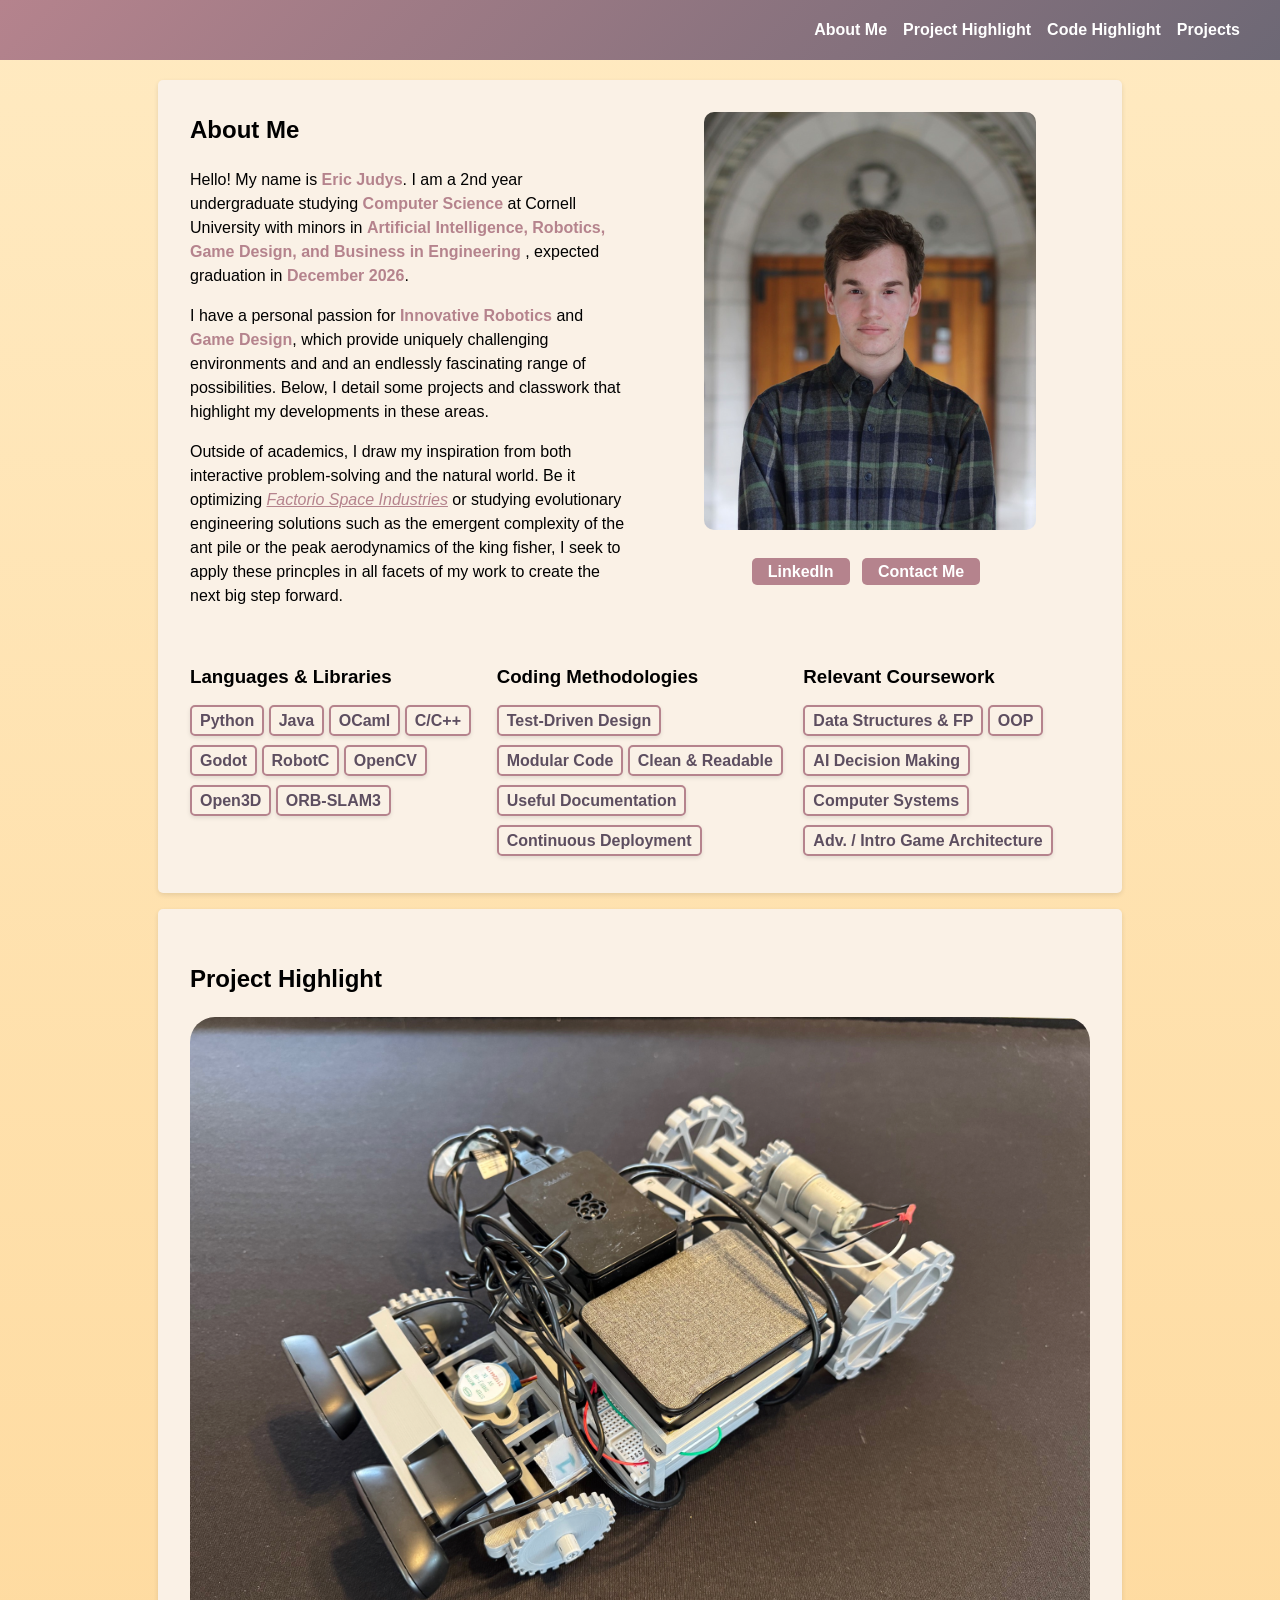
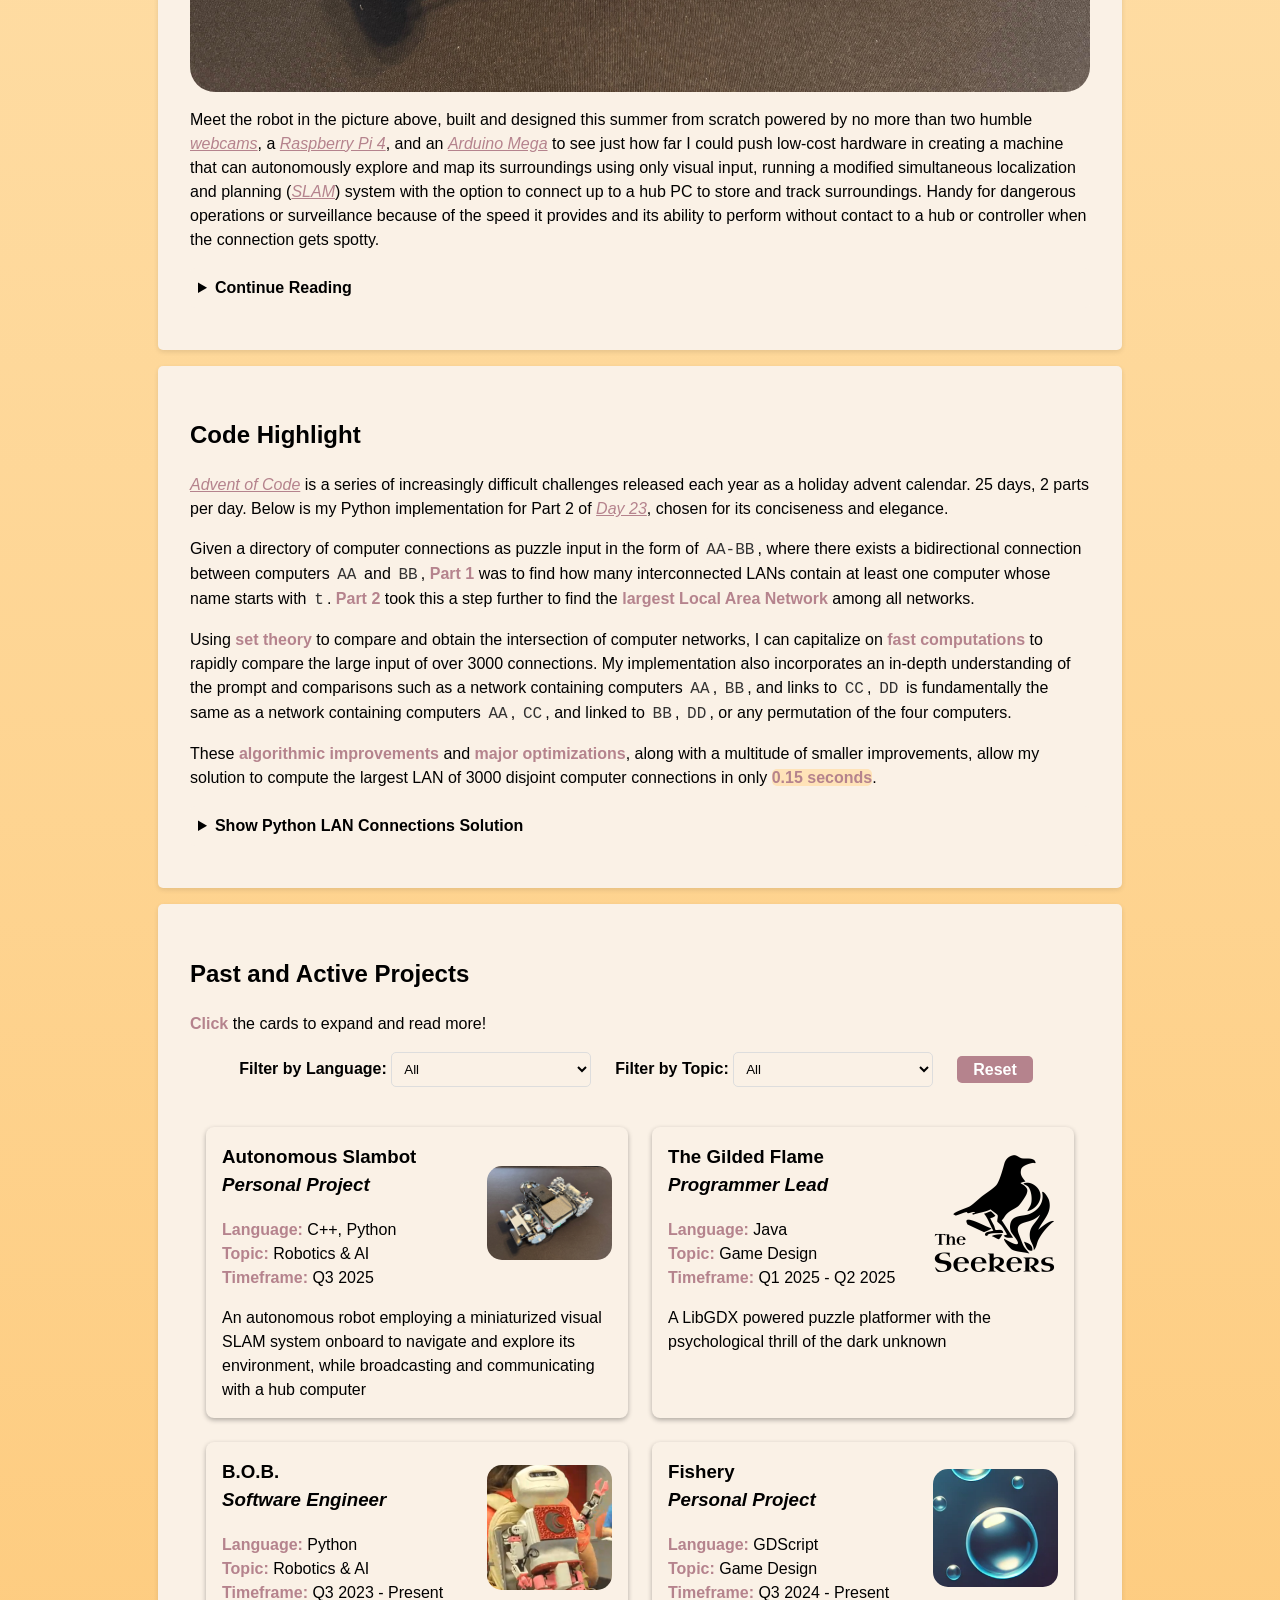
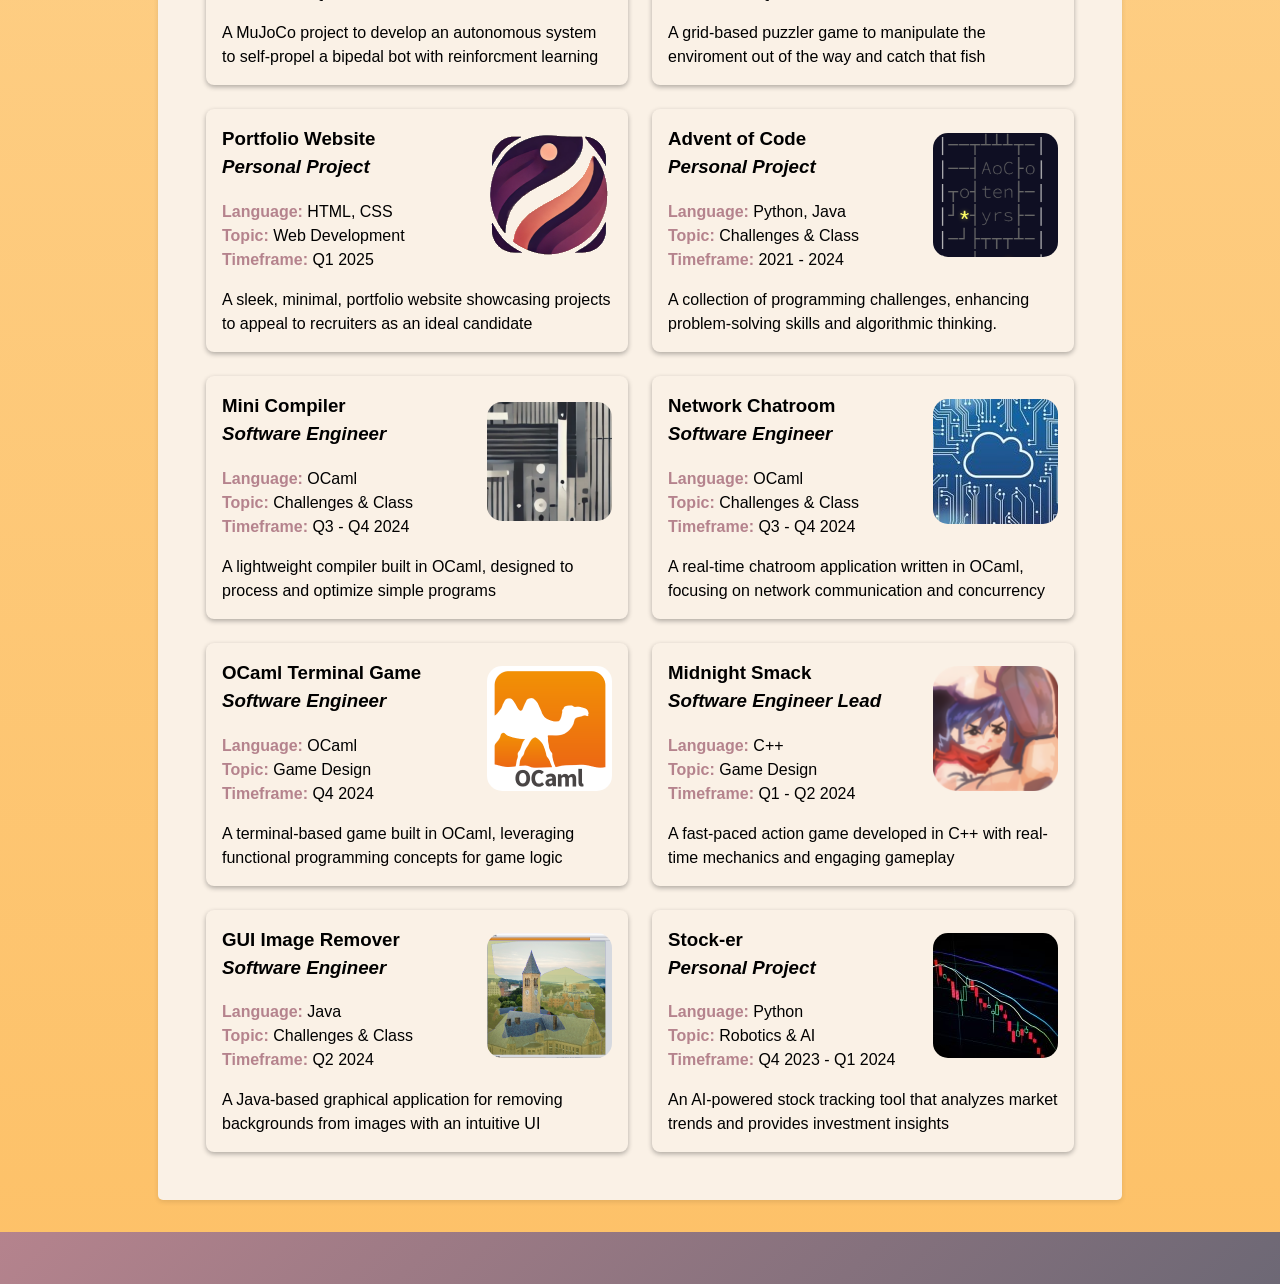
==== commit b6b4ac5e: "Initial commit" ====
--- a/index.html
+++ b/index.html
@@ -13,13 +13,14 @@
   </div>
   <header class="site-header">
     <div class="header-container">
-      <div class="job-status">
+      <!-- <div class="job-status">
         <span>Looking for: Summer 2025 Intern</span>
-      </div>
+      </div> -->
       <!-- Mobile-only navigation dropdown -->
       <div class="mobile-nav">
         <select class="nav-dropdown" onchange="if(this.value) window.location.href=this.value;">
           <option value="#about">About Me</option>
+          <li><a href="#project-highlight">Project Highlight</a></li>
           <option value="#code-highlight">Code Highlight</option>
           <option value="#projects">Projects</option>
         </select>
@@ -28,6 +29,7 @@
       <nav class="nav-menu">
         <ul>
           <li><a href="#about">About Me</a></li>
+          <li><a href="#project-highlight">Project Highlight</a></li>
           <li><a href="#code-highlight">Code Highlight</a></li>
           <li><a href="#projects">Projects</a></li>
         </ul>
@@ -44,19 +46,19 @@
             Hello! My name is <strong>Eric Judys</strong>. I am a 2nd year undergraduate
             studying <strong>Computer Science</strong> at Cornell University with minors in
             <strong>Artificial Intelligence, Robotics, Game Design, and Business in Engineering</strong>
-            and an expected graduation in <strong>May 2027</strong>.
+            , expected graduation in <strong>December 2026</strong>.
           </p>
           <p>
-            I have a personal passion for <strong>Space-based Robotics</strong> and
-            <strong>Game Design</strong>, which provide uniquely challenging environments where
-            I can see the fruits of my labor. Below, I detail some projects and classwork that
-            highlight my work in these areas.
+            I have a personal passion for <strong>Innovative Robotics</strong> and
+            <strong>Game Design</strong>, which provide uniquely challenging environments and and an 
+            endlessly fascinating range of possibilities. Below, I detail some projects and classwork that
+            highlight my developments in these areas.
           </p>
           <p>
-            Between coursework and personal projects, I am finishing my playthrough of the
-            <a href="https://www.factorio.com/space-age/content" class="embedded-link">Factorio Space Age expansion</a>
-            while exploring nature—the inspiration behind my innovative designs. After all, the iterative development of Nature 
-            created everything from the emergent behavior of an ant pile to the optimal diving shape of a Kingfisher.
+            Outside of academics, I draw my inspiration from both interactive problem-solving and the natural world. Be it optimizing 
+            <a href="https://www.factorio.com/space-age/content" class="embedded-link">Factorio Space Industries</a> or
+            studying evolutionary engineering solutions such as the emergent complexity of the ant pile or the peak aerodynamics of 
+            the king fisher, I seek to apply these princples in all facets of my work to create the next big step forward.
           </p>
         </div>
         <div class="about-image">
@@ -65,14 +67,13 @@
             <p>
               <a href="https://www.linkedin.com/in/eric-judys-340a702a0" target="_blank" class="button">LinkedIn</a>
               <a href="mailto:ericjudys1@gmail.com" target="_blank" class="button">Contact Me</a>
-              <a href="Eric_Judys_Resume.pdf" target="_blank" class="button">Resume</a>
             </p>
           </div>
         </div>
       </div>
       <div class="about-extra">
         <div class="about-languages">
-          <h3>Languages</h3>
+          <h3>Languages & Libraries</h3>
           <div class="button-box">
             <span class="ind-button">Python</span>
             <span class="ind-button">Java</span>
@@ -80,7 +81,9 @@
             <span class="ind-button">C/C++</span>
             <span class="ind-button">Godot</span>
             <span class="ind-button">RobotC</span>
-            <span class="ind-button">HTML/CSS</span>
+            <span class="ind-button">OpenCV</span>
+            <span class="ind-button">Open3D</span>
+            <span class="ind-button">ORB-SLAM3</span>
           </div>
         </div>
         <div class="about-methodologies">
@@ -105,15 +108,30 @@
         </div>
       </div>
     </section>
+    <section id="project-highlight" class="code-section">
+      <h2>Project Highlight</h2>
+        <img src="images/auto_slambot.png" alt="Picture of working bot" class="centered-rounded-img"/>
+        <p>Meet the robot in the picture above, built and designed this summer from scratch powered by no more than two humble <a href="https://www.amazon.com/Logitech-C270-HD-Webcam-Black/dp/B008QS9J6Y/ref=sr_1_18?crid=2VQDZWBFT5Z7A&dib=eyJ2IjoiMSJ9.[base64].TjH2V_5Li8knv-n7tjfWxiipKBaoWvcIXw0MT5m07V8&dib_tag=se&keywords=logitech+webcam&qid=1755199704&sprefix=logitech+webcam%2Caps%2C117&sr=8-18" class="embedded-link">webcams</a>, a <a href = "https://www.amazon.com/Raspberry-Pi-Model-2GB/dp/B09TTNPB4J/ref=sr_1_3?crid=86NC64R8CDA2&dib=eyJ2IjoiMSJ9.[base64].5FXTKnijTL4lqOYb194m8ZfyTq5G_N75T1Trm-RV3Sk&dib_tag=se&keywords=raspberry+pi+4&qid=1755199761&sprefix=raspber%2Caps%2C134&sr=8-3" class = "embedded-link">Raspberry Pi 4</a>, and an <a href= "https://www.amazon.com/ARDUINO-MEGA-2560-REV3-A000067/dp/B0046AMGW0/ref=sr_1_1?crid=12DFWU915R9AX&dib=eyJ2IjoiMSJ9.[base64].IEXHoUIkftRLDSrUkyuRhrlibSqFisgjMHRe-CokgaU&dib_tag=se&keywords=arduino+mega&qid=1755199854&sprefix=arduino+meg%2Caps%2C132&sr=8-1" class = "embedded-link">Arduino Mega</a> to see just how far I could push low-cost hardware in creating a machine that can autonomously explore and map its surroundings using only visual input, running a modified simultaneous localization and planning (<a href="https://en.wikipedia.org/wiki/Simultaneous_localization_and_mapping" class="embedded-link">SLAM</a>) system with the option to connect up to a hub PC to store and track surroundings. Handy for dangerous operations or surveillance because of the speed it provides and its ability to perform without contact to a hub or controller when the connection gets spotty.</p>
+        <details>
+          <summary>Continue Reading</summary>
+          <p>The Pi is the star player, running a mini SLAM system. Using it, I take in the footage of two webcams, each at 640x480 10 fps, and every couple of frames, process them into a disparity map using a weighted least squares (WLS) filter to reduce noise. By converting the disparity map into a depth map, I can extract a point cloud of relevant vertices. Additionally, through iterative closest point (<a href = "https://en.wikipedia.org/wiki/Iterative_closest_point" class = "embedded-link">ICP</a>) registration, I estimate the new pose of the robot camera as it moves in space. Projecting the original point cloud to world space using the estimated pose, I can then populate a voxel grid with all newly defined points. By applying a combination of A* and <a href = "https://en.wikipedia.org/wiki/Dubins_path" class = "embedded-link">Dubins path</a> to this grid, the robot can now travel to a defined pose for the camera as it continues its journey to define all accessible voxels. Note that more complex features of traditional SLAM systems, such as <a href = "https://www.thinkautonomous.ai/blog/loop-closure/" class="embedded-link">loop closure</a>, are omitted from this SLAM as the occupancy grid/point cloud substitutes in for a defined path, and the purpose of this bot is just to explore a region; true mapping would be done with a host PC as needed.</p>
+          <img src="images/auto_slambot_processing.png" alt="Picture of bot processing"  class="centered-rounded-img"/>
+          <p>While the Pi ran the heavy computations, the Pi also ran communications to the Arduino and PC. Using an input of desired motor movements for the defined path, the Pi issues orders to the Arduino, chosen for its single-schedule architecture, to get the robot moving. The Pi also broadcasts its video feed to a host PC, if one was connected, and upon request, would get additional supplementary pose updates for the camera from <a href = "https://github.com/UZ-SLAMLab/ORB_SLAM3" class = "embedded-link">ORB-SLAM3</a> running on the computer to bolster its positional understanding.</p>
+          <img src="images/auto_slambot_network.png" alt="Picture of integrated network"  class="centered-rounded-img"/>
+          <p>In my pursuit to squeeze the most out of two webcams, I had to cut a lot of computational corners on the Pi. The point cloud generated from the depth map jumped wildly between frames due to the lower resolution, and I had to rely heavily on estimations as well as a temporal gate that limited what points were accepted from time to time, and reduced the reliability of ICP for the camera pose. The number of frames and the speed of the bot had to be tuned to be performant without leaving potential points unidentified. Also, I originally had the Pi publicly broadcasting via an OpenCV TCP video writer, but I had to rewrite that in favor of sockets in order to transfer metadata along with the frames as I built in the supplementary pose estimation from the PC.</p>
+          <p>All in all, this was a very rewarding and exhilarating experience. I felt that such complicated bots were out of reach, but in one dedicated summer, I accomplished what I set out to do. To continue development of it, I will add a system to identify an object and relate it to the same generic object the bot encountered earlier, a cache of notable features and placements, employing hidden Markov models to improve noisy data estimation, or adapting the robot’s wheels to legs for easier terrain traversal.</p>
+          <p>I greatly enjoyed working on this bot and am looking forward to the next big adventure!</p>
+        </details>
+    </section>
     <section id="code-highlight" class="code-section">
       <h2>Code Highlight</h2>
-      <p><a href="https://adventofcode.com" class="embedded-link">Advent of Code</a> is a series of increasingly difficult challenges released each year as a holiday advent calendar. 25 days, 2 parts per day. Below is my Python implementation for <strong>Part 2</strong> of <a href="https://adventofcode.com/2024/day/23" class="embedded-link">Day 23</a>, chosen for its <strong>conciseness</strong> and <strong>elegance</strong>.</p>
+      <p><a href="https://adventofcode.com" class="embedded-link">Advent of Code</a> is a series of increasingly difficult challenges released each year as a holiday advent calendar. 25 days, 2 parts per day. Below is my Python implementation for Part 2</strong> of <a href="https://adventofcode.com/2024/day/23" class="embedded-link">Day 23</a>, chosen for its conciseness</strong> and elegance</strong>.</p>
       <p>Given a directory of computer connections as puzzle input in the form of <span class="embedded-code">AA-BB</span>, where there exists a bidirectional connection between computers <span class="embedded-code">AA</span> and <span class="embedded-code">BB</span>, <strong>Part 1</strong> was to find how many interconnected LANs contain at least one computer whose name starts with <span class="embedded-code">t</span>. <strong>Part 2</strong> took this a step further to find the <strong>largest Local Area Network</strong> among all networks.</p>
       <p>Using <strong>set theory</strong> to compare and obtain the intersection of computer networks, I can capitalize on <strong>fast computations</strong> to rapidly compare the large input of over 3000 connections. My implementation also incorporates an in-depth understanding of the prompt and comparisons such as a network containing computers <span class="embedded-code">AA</span>, <span class="embedded-code">BB</span>, and links to <span class="embedded-code">CC</span>, <span class="embedded-code">DD</span> is fundamentally the same as a network containing computers <span class="embedded-code">AA</span>, <span class="embedded-code">CC</span>, and linked to <span class="embedded-code">BB</span>, <span class="embedded-code">DD</span>, or any permutation of the four computers.</p>
       <p>These <strong>algorithmic improvements</strong> and <strong>major optimizations</strong>, along with a multitude of smaller improvements, allow my solution to compute the largest LAN of 3000 disjoint computer connections in only <span class="highlight">0.15 seconds</span>.</p>
-      <div class="code-examples">
-        <details>
-          <summary>Show Python LAN Connections Solution</summary>
+      <details>
+        <summary>Show Python LAN Connections Solution</summary>
+          <div class="code-examples">
           <pre class="dark-code-background"><pre><code>
 <span class="c-key">from</span> <span class="c-var">collections</span> <span class="c-key">import</span> <span class="c-var">defaultdict</span>
 
--- a/styles.css
+++ b/styles.css
@@ -398,4 +398,11 @@
     color: #fff;
     font-weight: bold;
   }
+}
+.centered-rounded-img {
+  display: block;
+  margin: 0 auto;
+  border-radius: 25px;
+  max-width: 100%;
+  height: auto;
 }
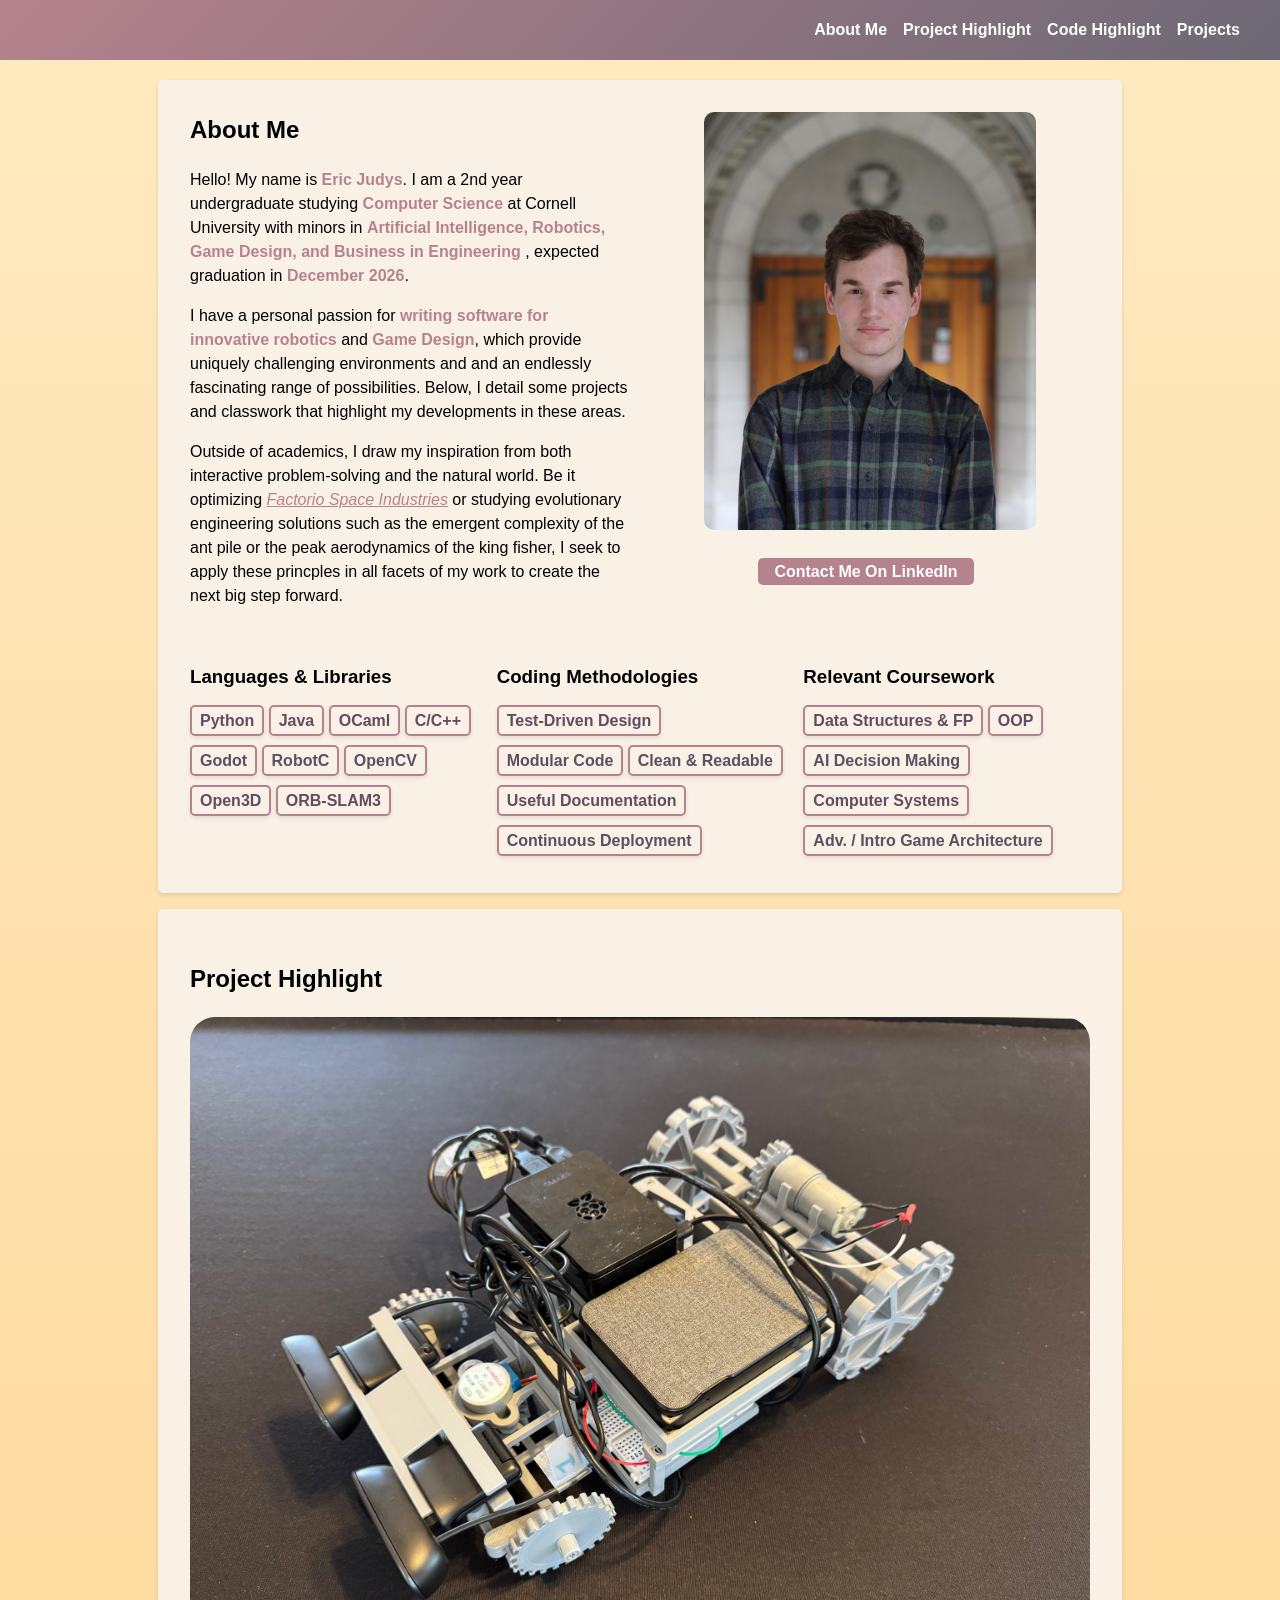
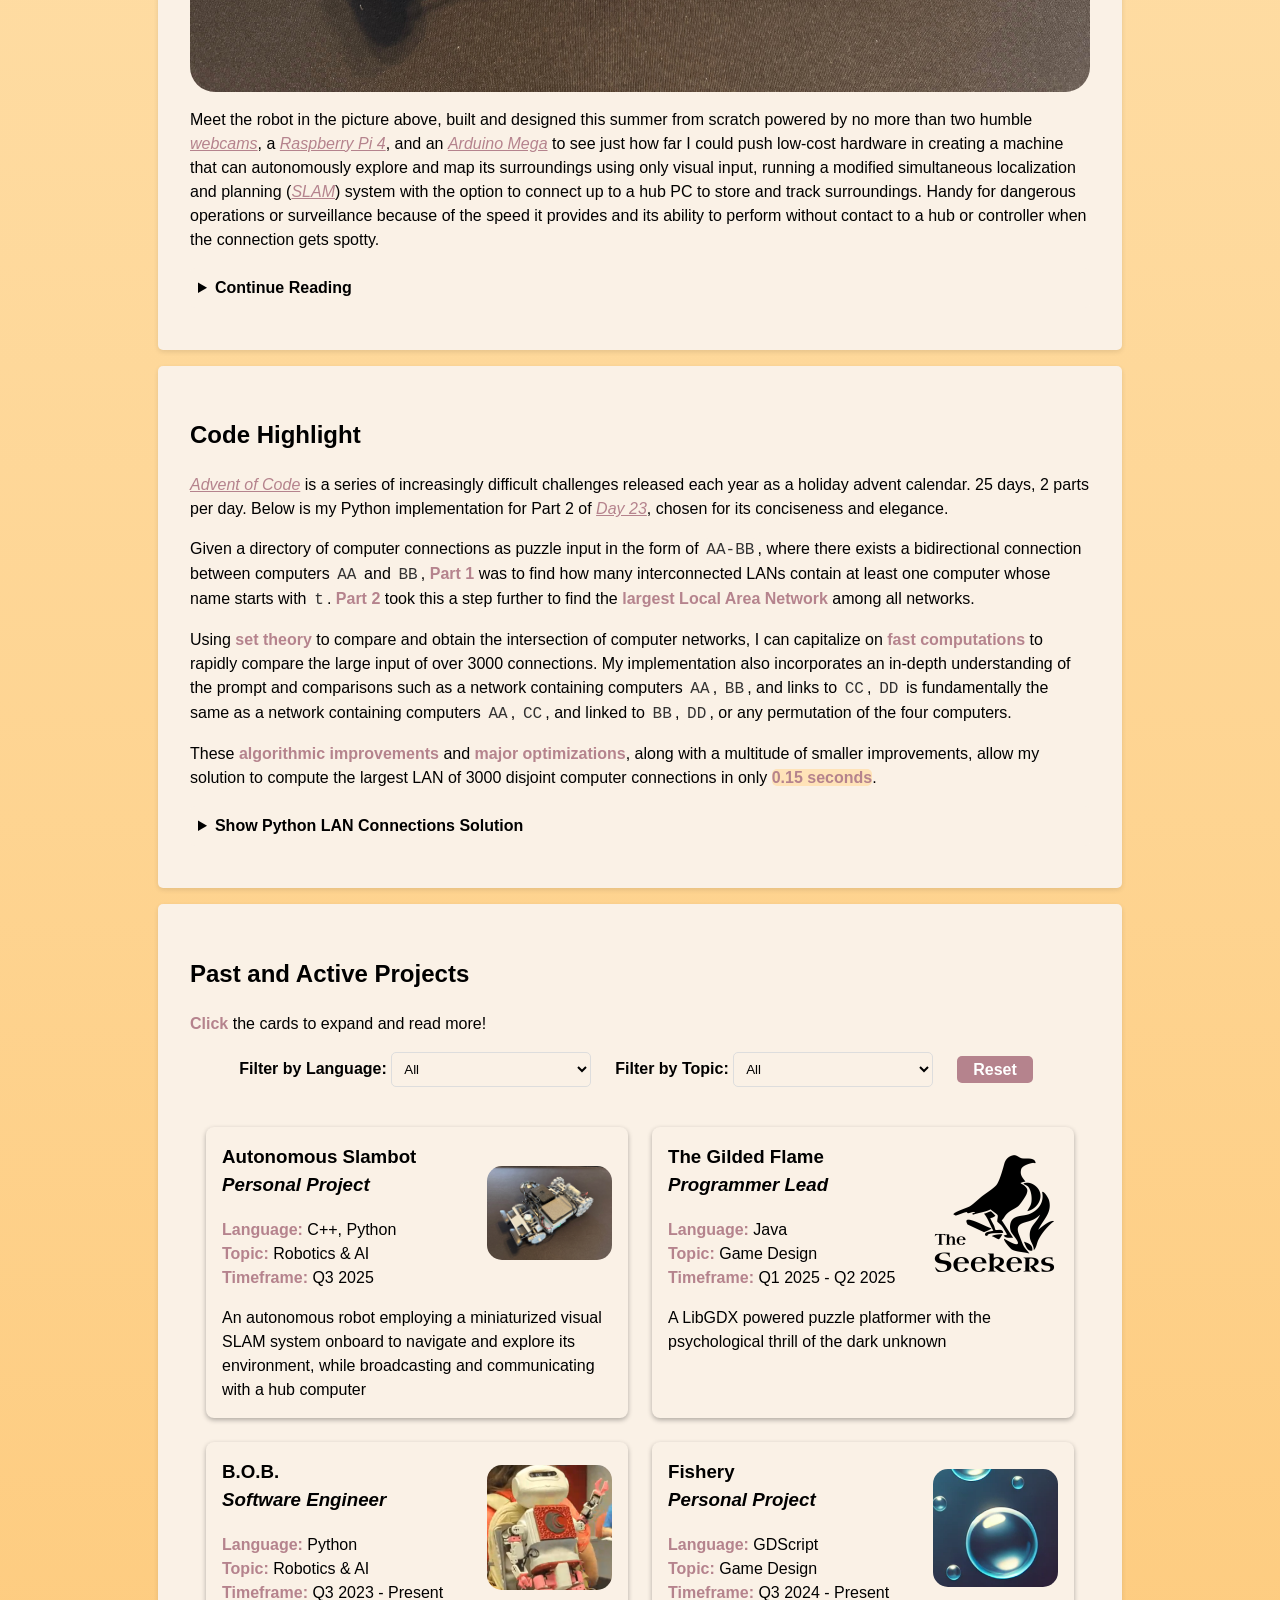
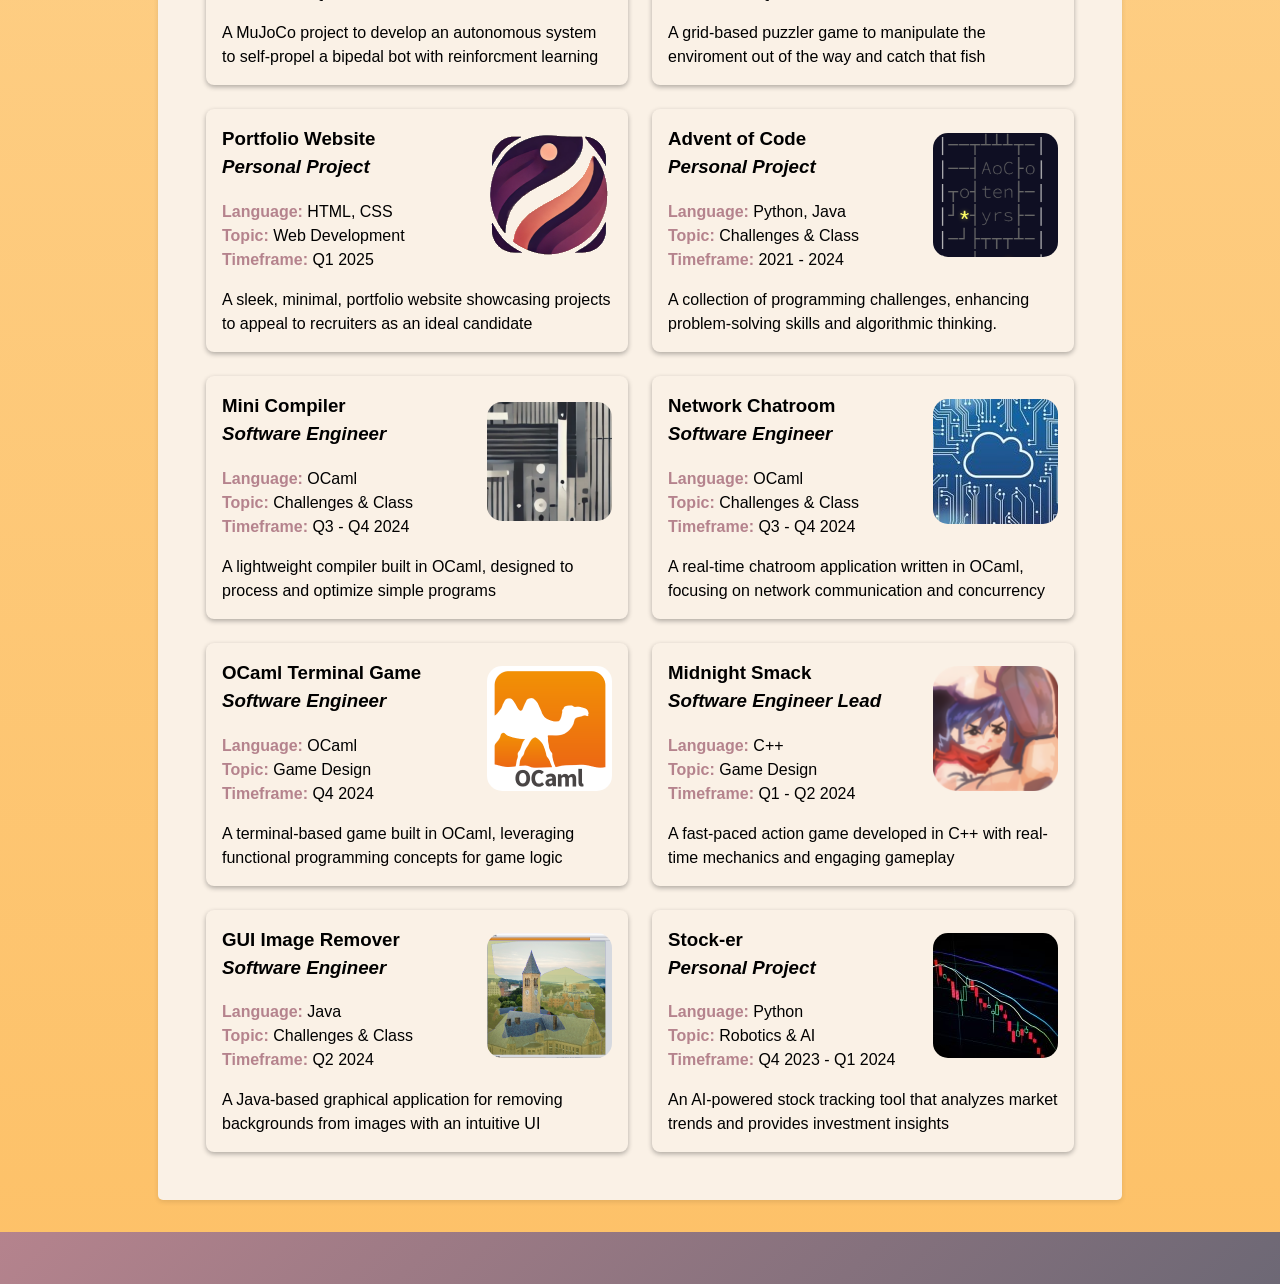
==== commit 9898dac8: "Update index.html" ====
--- a/index.html
+++ b/index.html
@@ -49,7 +49,7 @@
             , expected graduation in <strong>December 2026</strong>.
           </p>
           <p>
-            I have a personal passion for <strong>Innovative Robotics</strong> and
+            I have a personal passion for <strong>writing software for innovative robotics</strong> and
             <strong>Game Design</strong>, which provide uniquely challenging environments and and an 
             endlessly fascinating range of possibilities. Below, I detail some projects and classwork that
             highlight my developments in these areas.
@@ -65,8 +65,7 @@
           <img src="images/headshot.png" alt="This is a picture of me" />
           <div class="about-links">
             <p>
-              <a href="https://www.linkedin.com/in/eric-judys-340a702a0" target="_blank" class="button">LinkedIn</a>
-              <a href="mailto:ericjudys1@gmail.com" target="_blank" class="button">Contact Me</a>
+              <a href="https://www.linkedin.com/in/eric-judys-340a702a0" target="_blank" class="button">Contact Me On LinkedIn</a>
             </p>
           </div>
         </div>
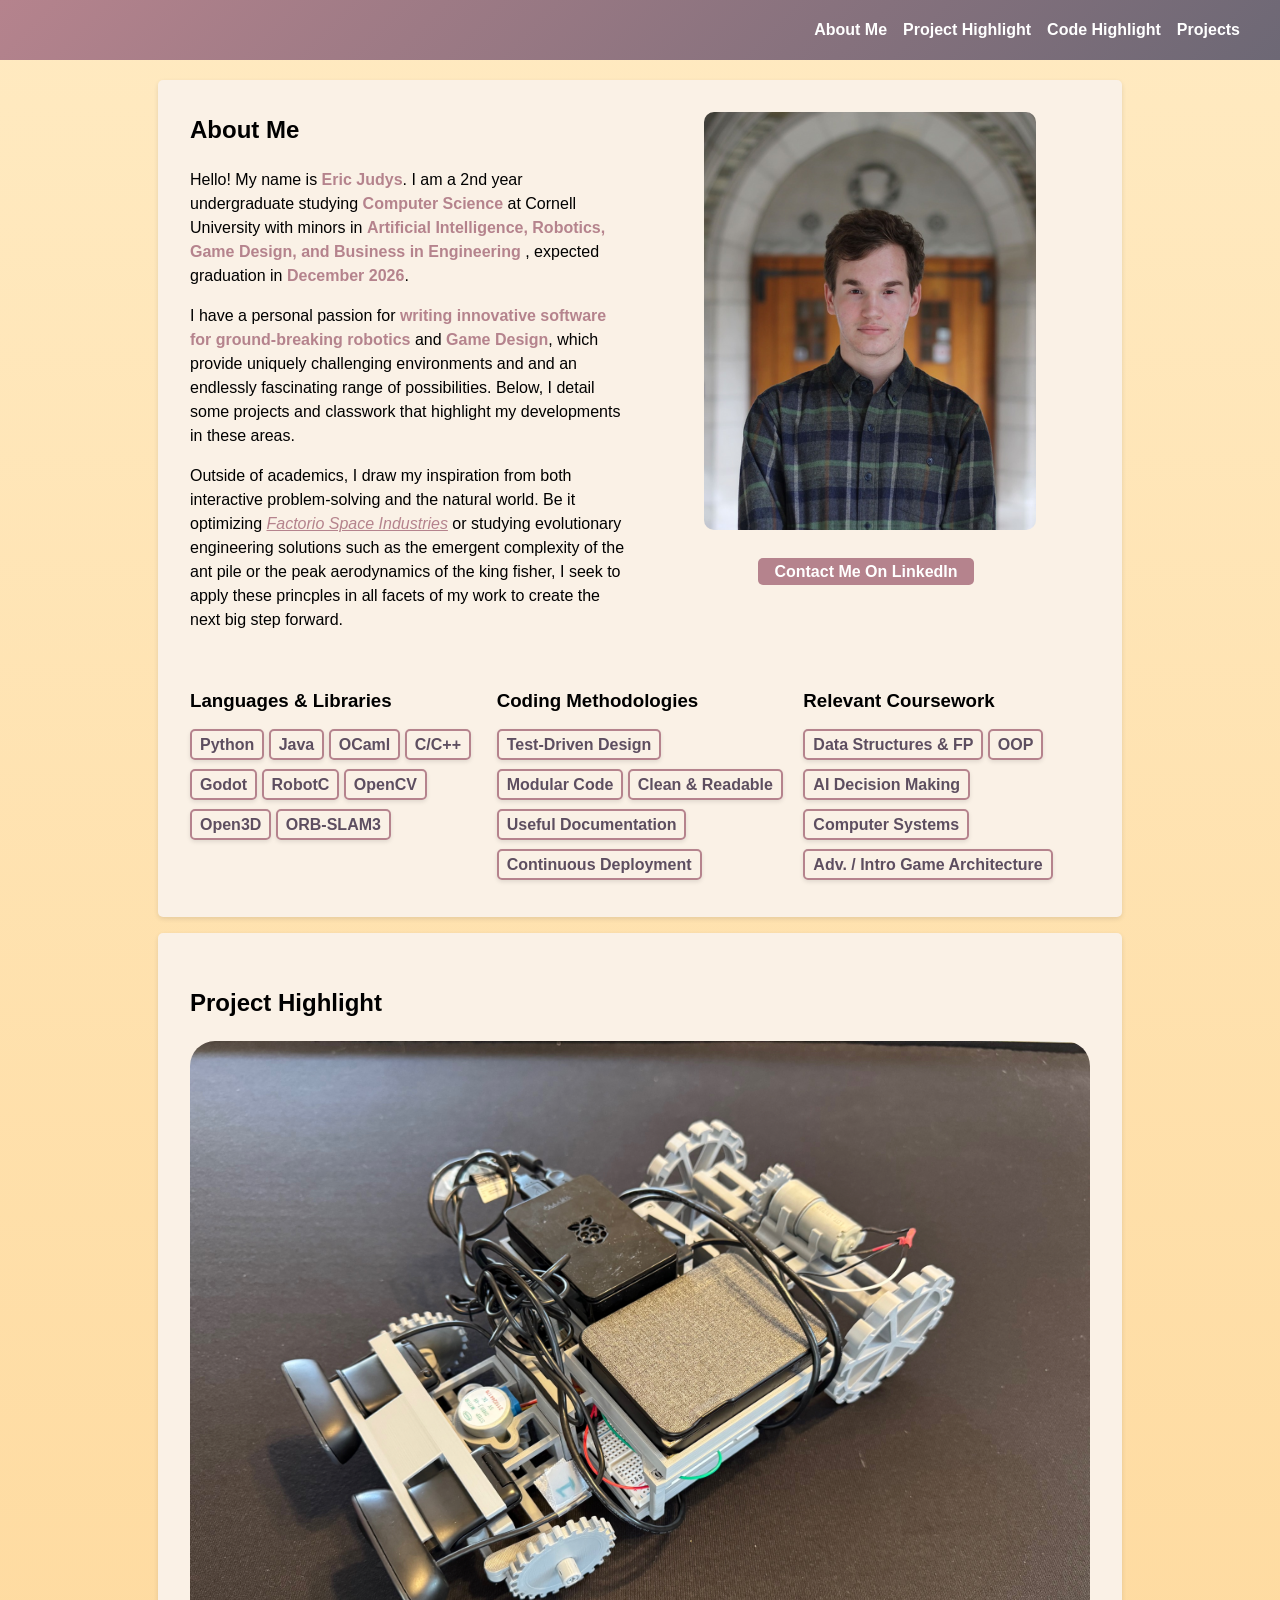
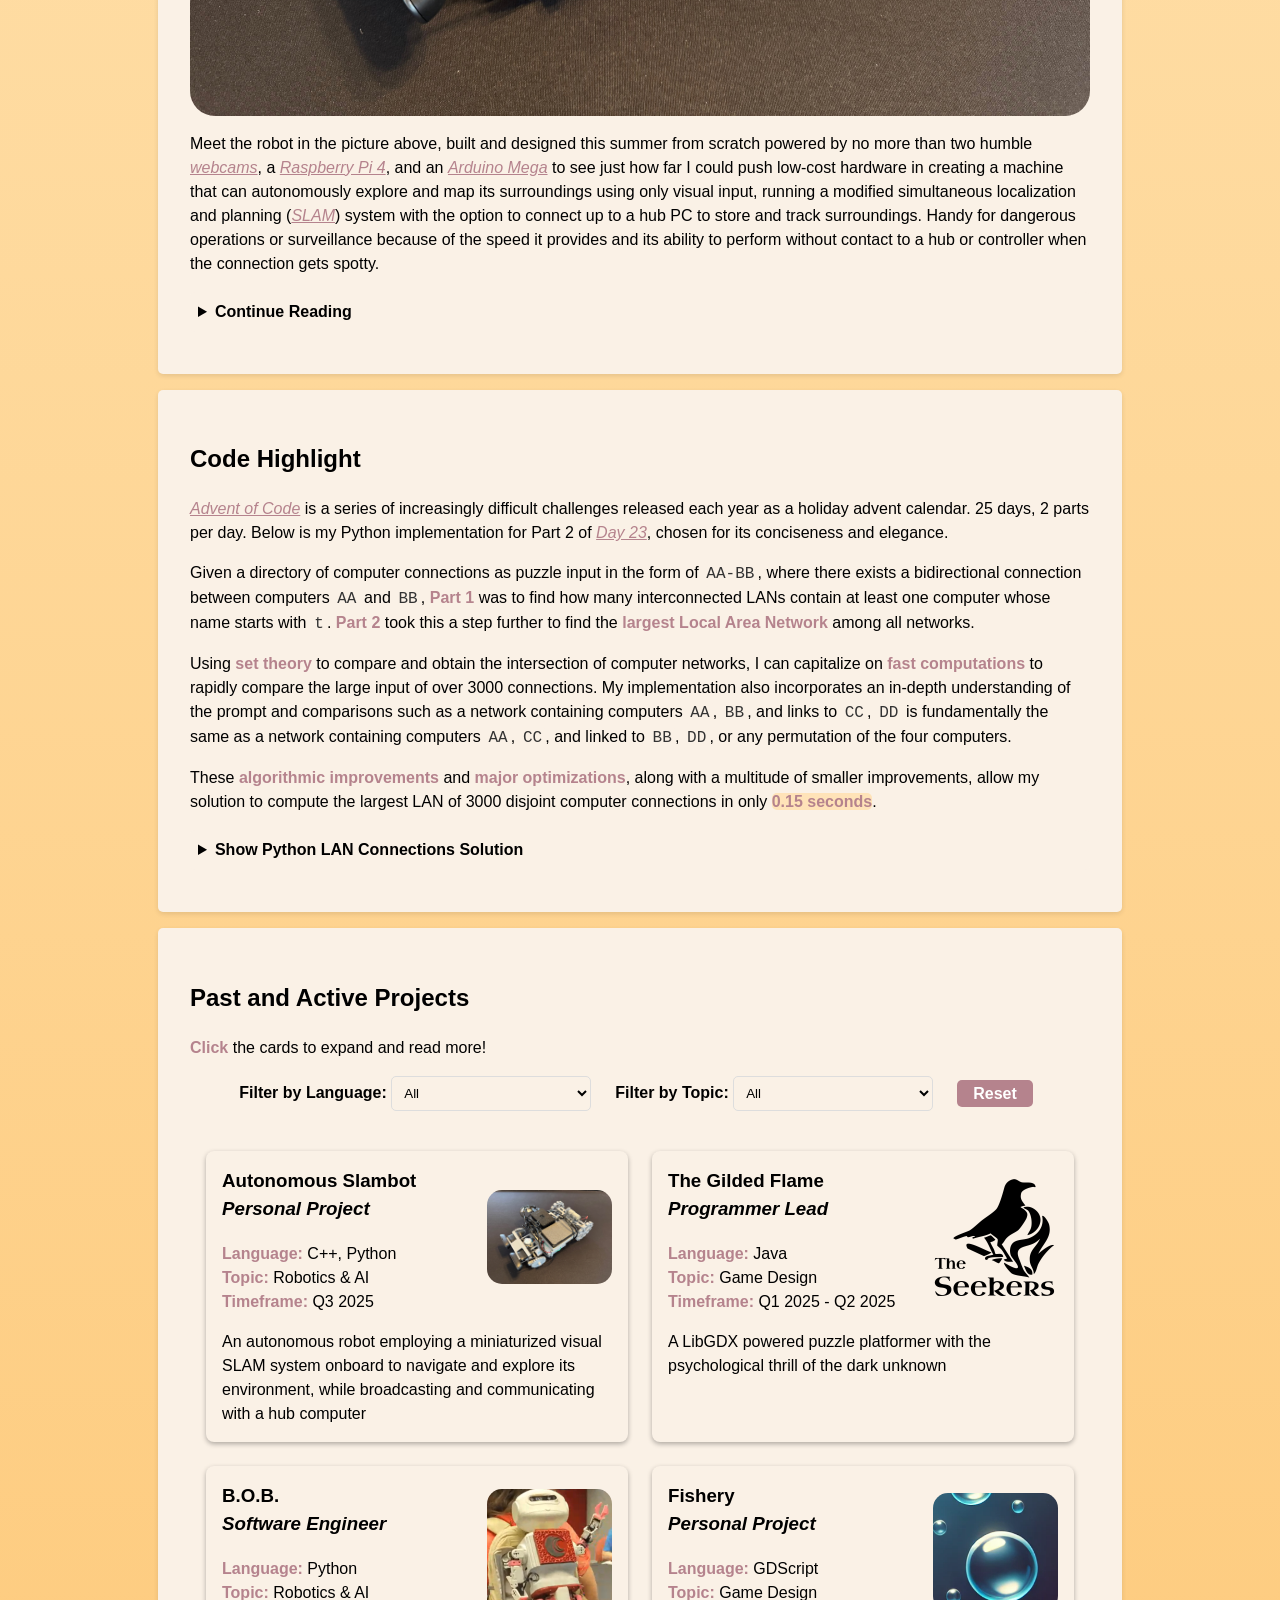
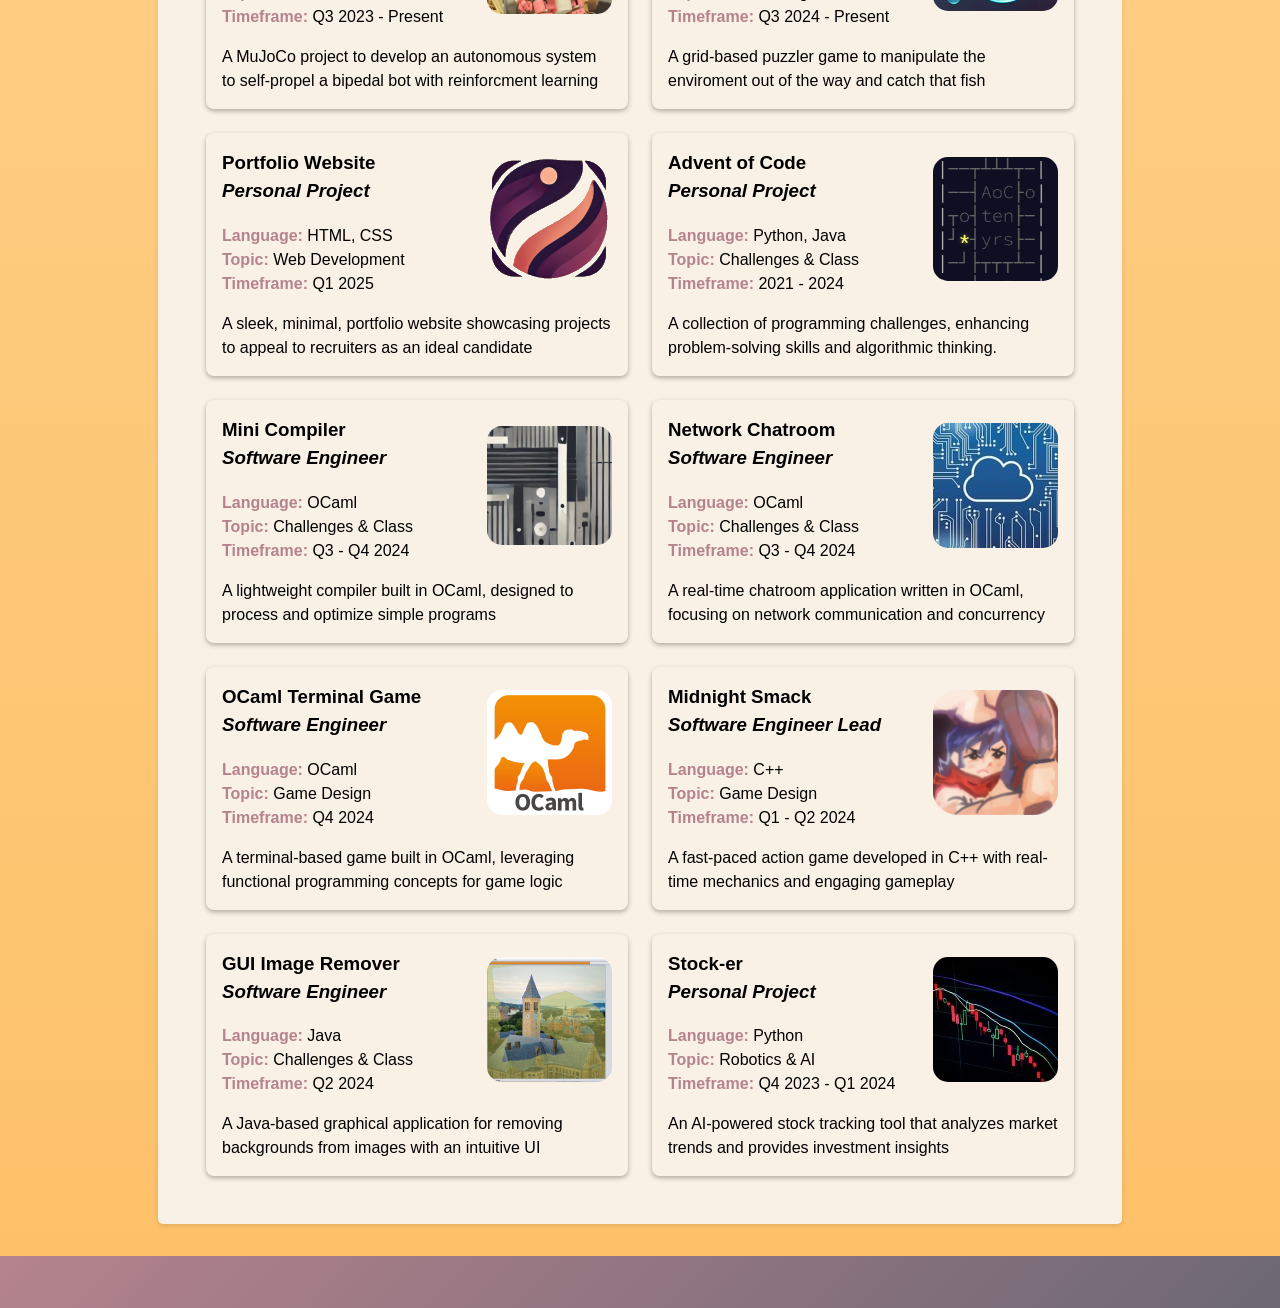
==== commit 5208997b: "Update index.html" ====
--- a/index.html
+++ b/index.html
@@ -49,7 +49,7 @@
             , expected graduation in <strong>December 2026</strong>.
           </p>
           <p>
-            I have a personal passion for <strong>writing software for innovative robotics</strong> and
+            I have a personal passion for <strong>writing innovative software for ground-breaking robotics</strong> and
             <strong>Game Design</strong>, which provide uniquely challenging environments and and an 
             endlessly fascinating range of possibilities. Below, I detail some projects and classwork that
             highlight my developments in these areas.
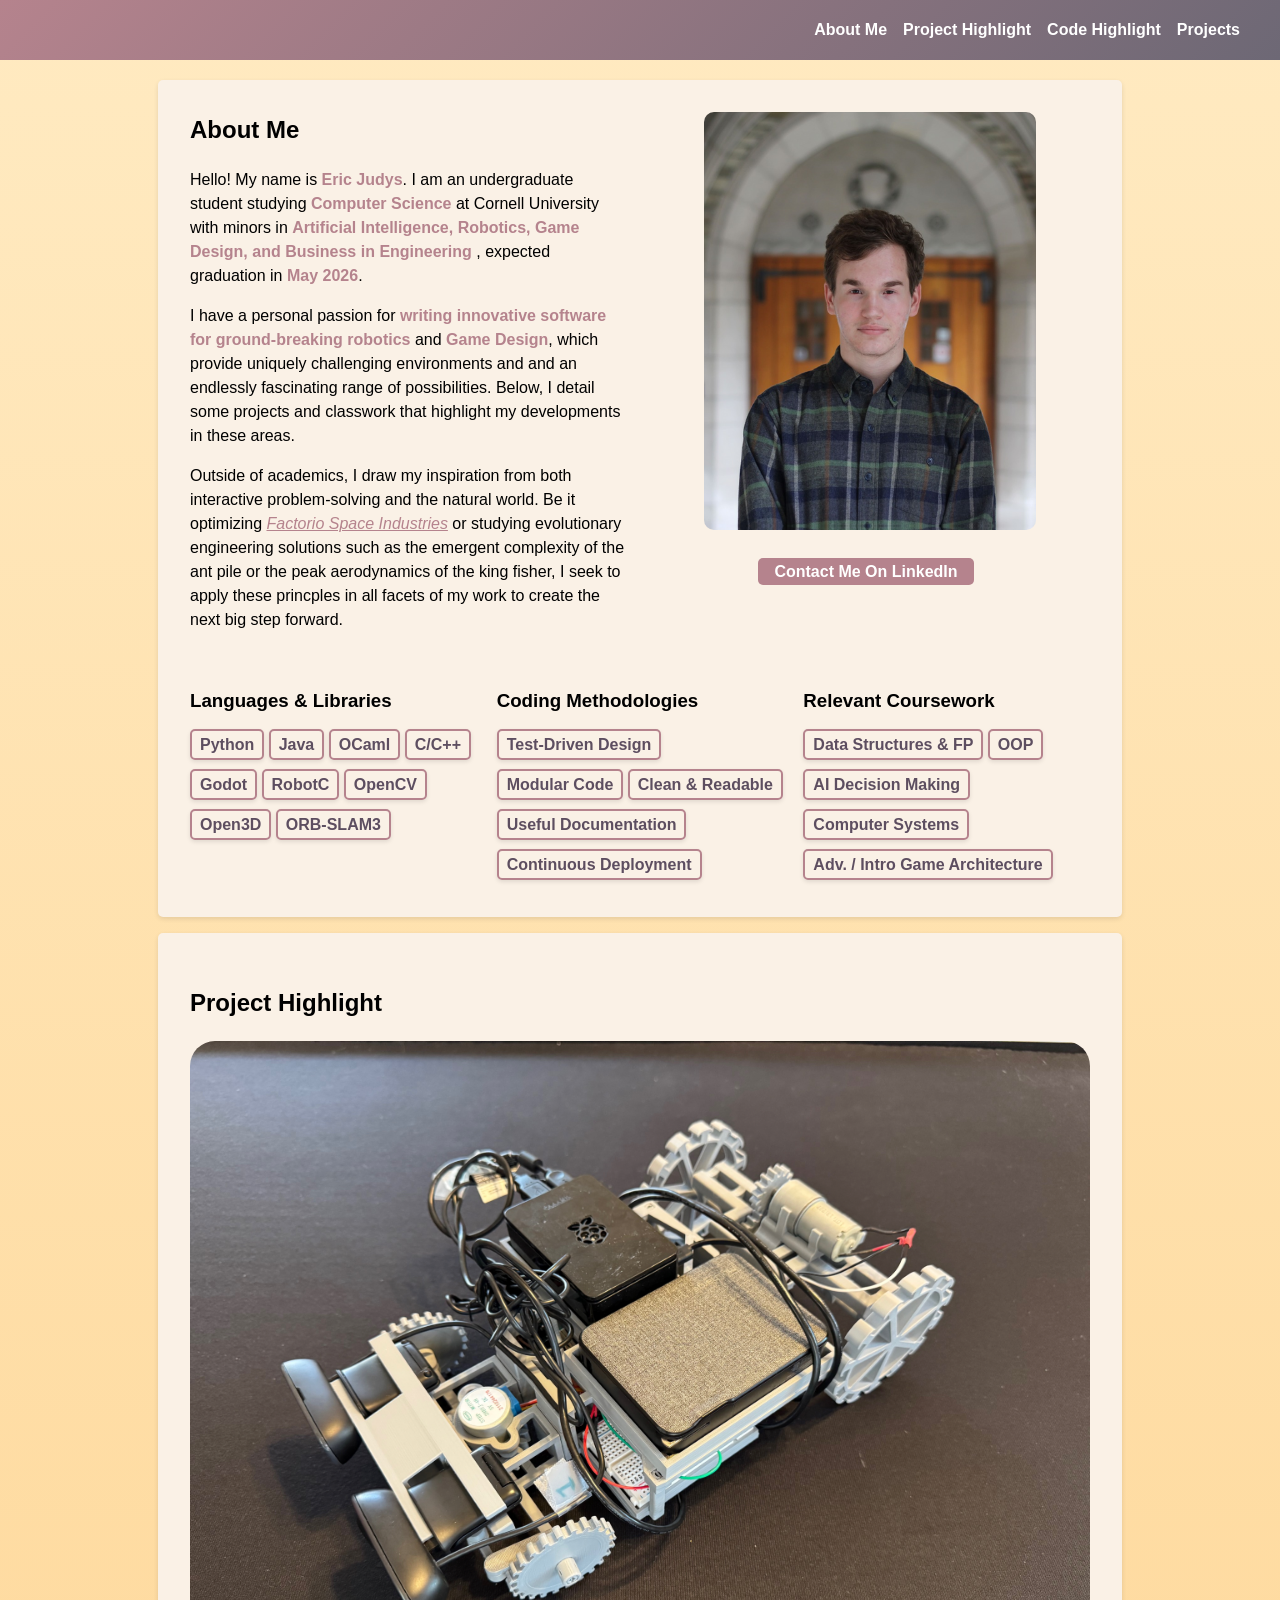
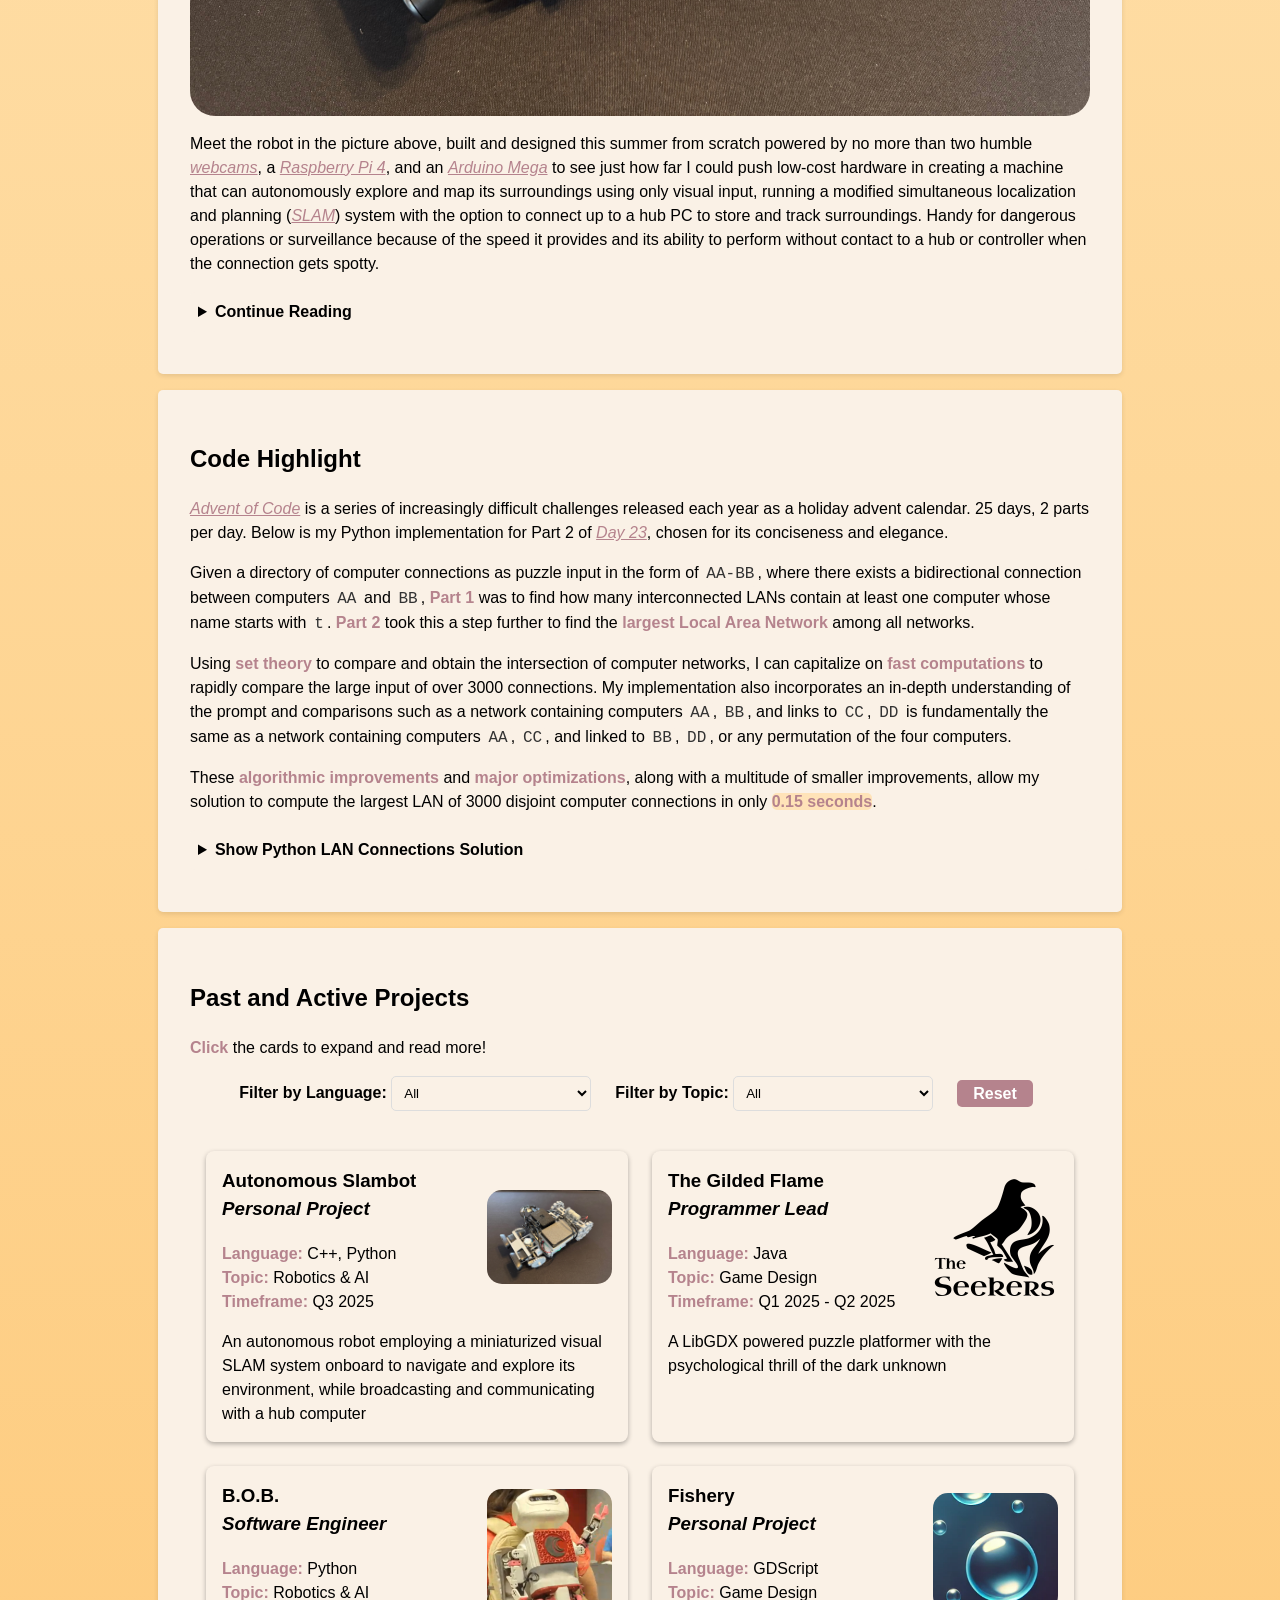
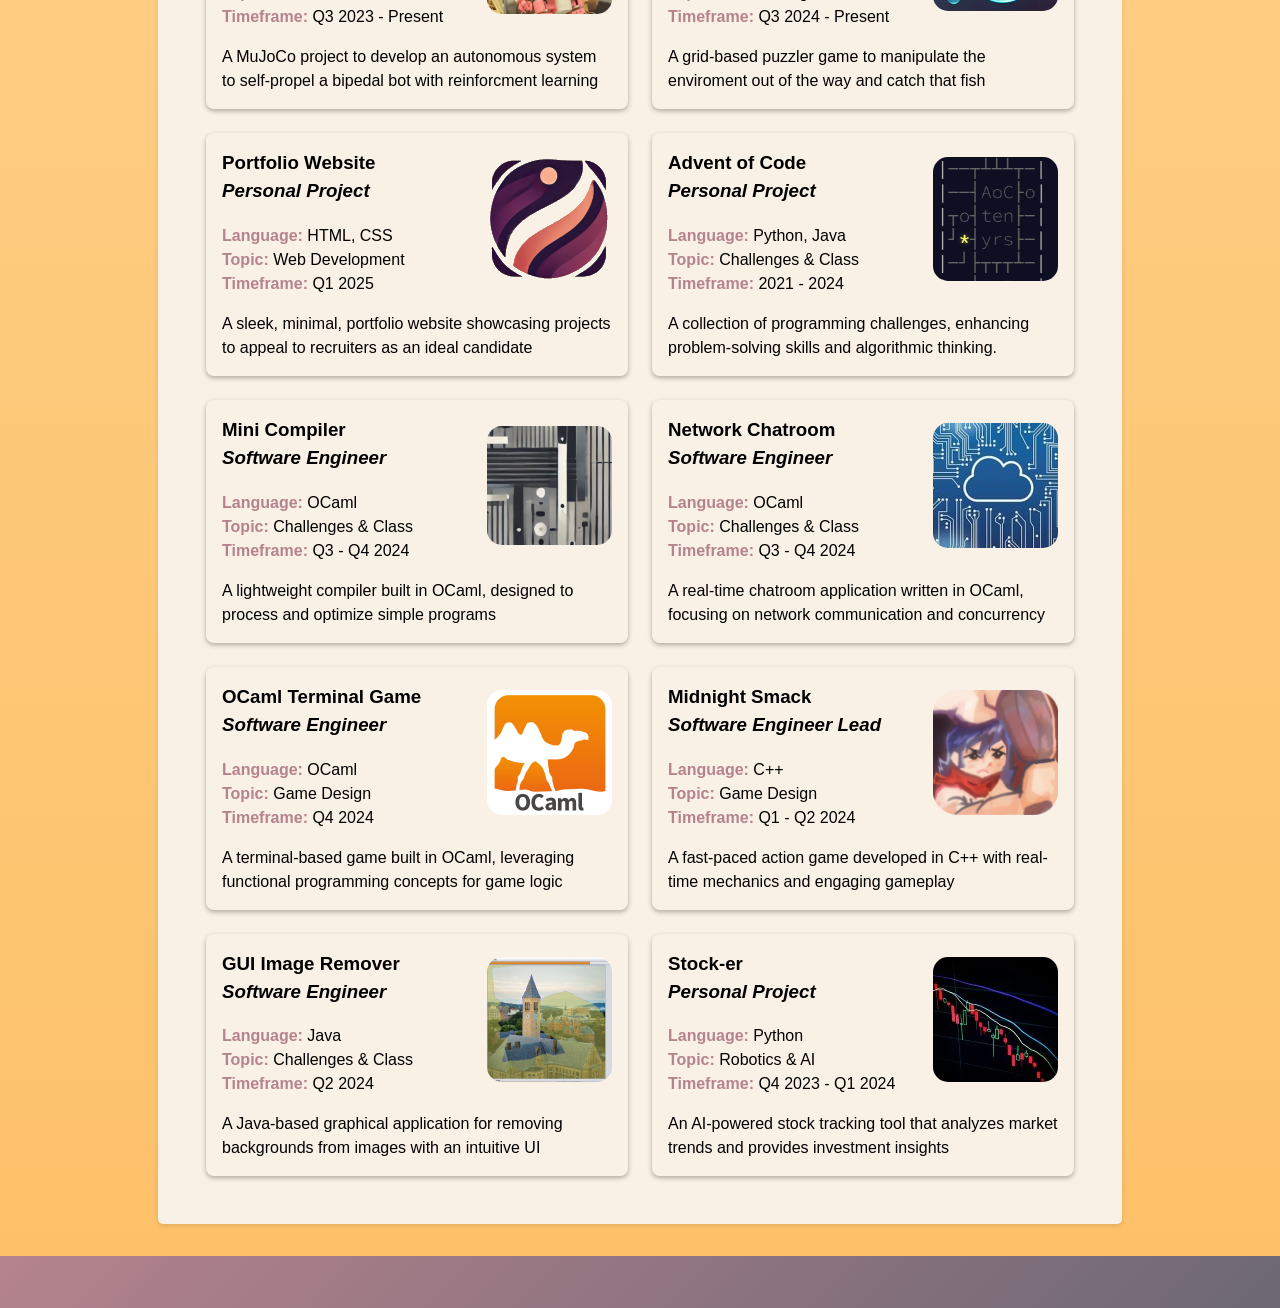
==== commit b45549a2: "rewording" ====
--- a/index.html
+++ b/index.html
@@ -43,10 +43,10 @@
         <div class="about-text">
           <h2 style="margin-top: 0;">About Me</h2>
           <p>
-            Hello! My name is <strong>Eric Judys</strong>. I am a 2nd year undergraduate
+            Hello! My name is <strong>Eric Judys</strong>. I am an undergraduate student
             studying <strong>Computer Science</strong> at Cornell University with minors in
             <strong>Artificial Intelligence, Robotics, Game Design, and Business in Engineering</strong>
-            , expected graduation in <strong>December 2026</strong>.
+            , expected graduation in <strong>May 2026</strong>.
           </p>
           <p>
             I have a personal passion for <strong>writing innovative software for ground-breaking robotics</strong> and
